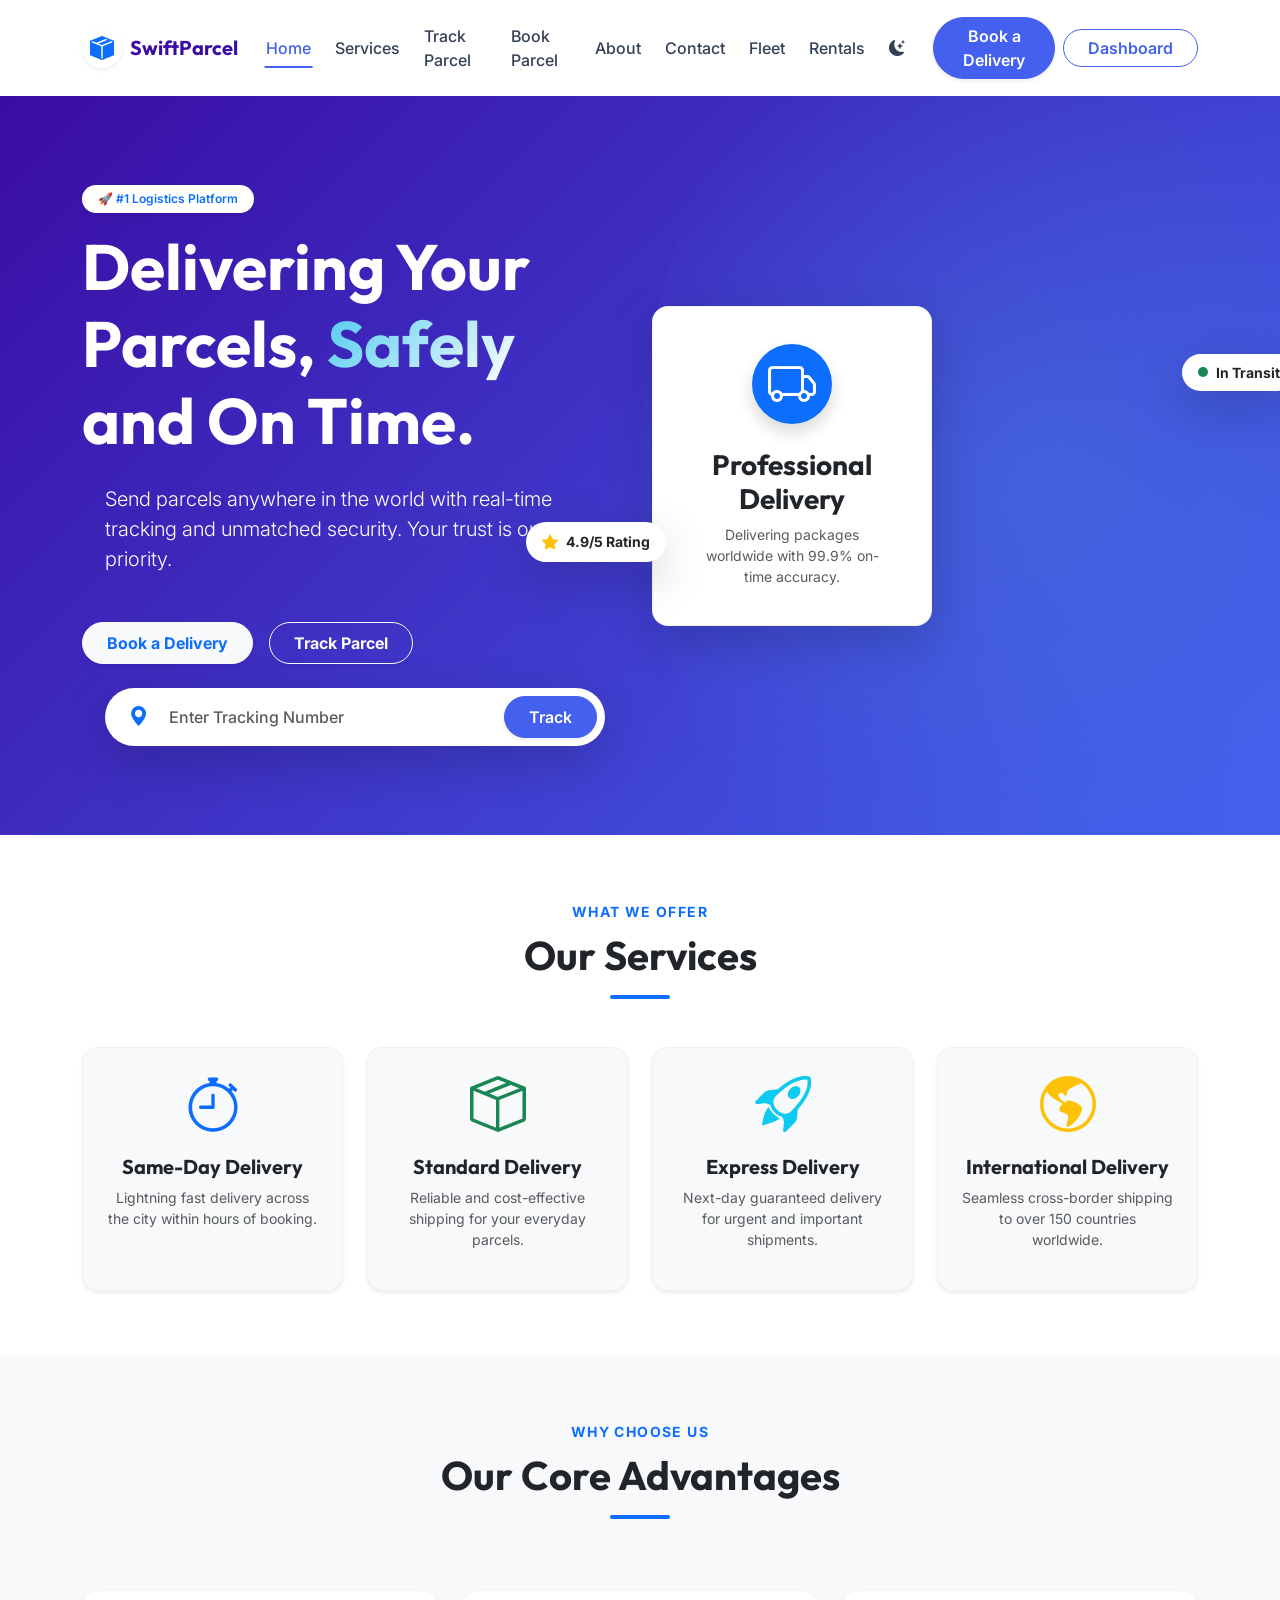
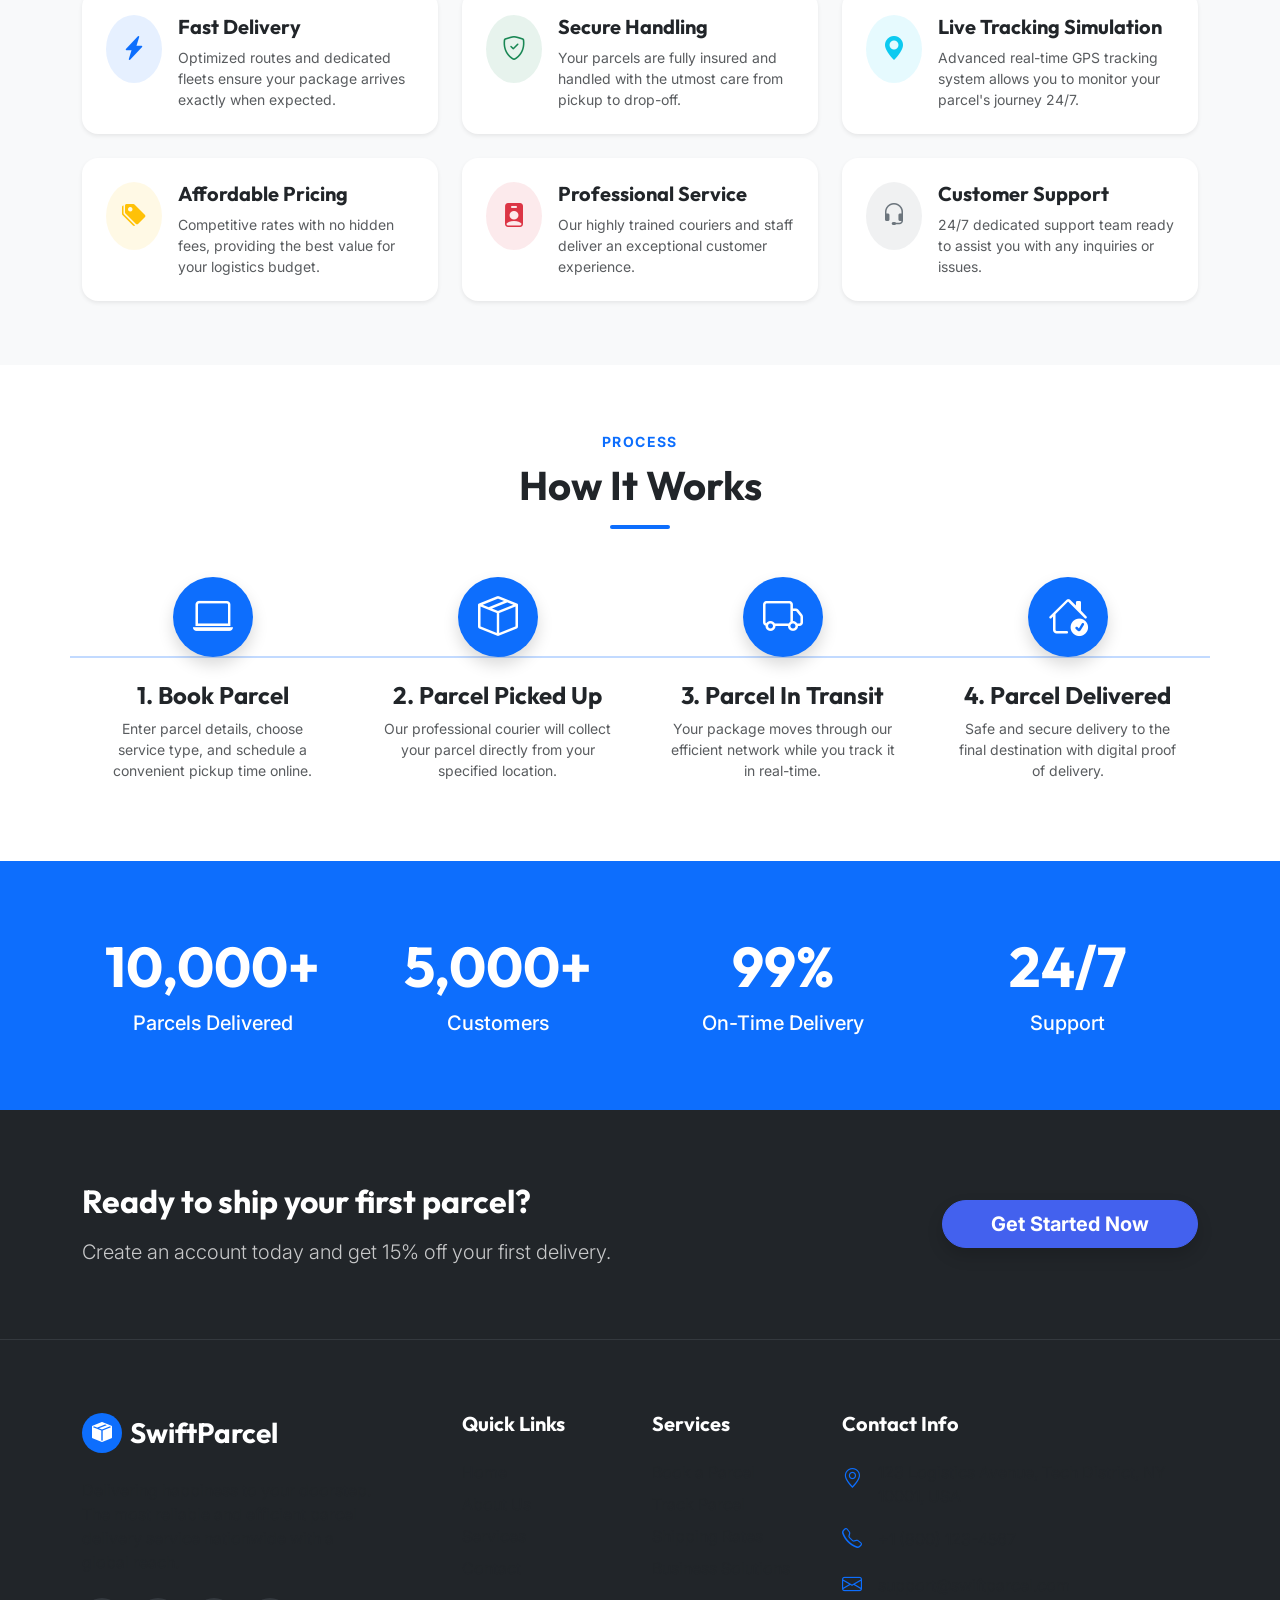
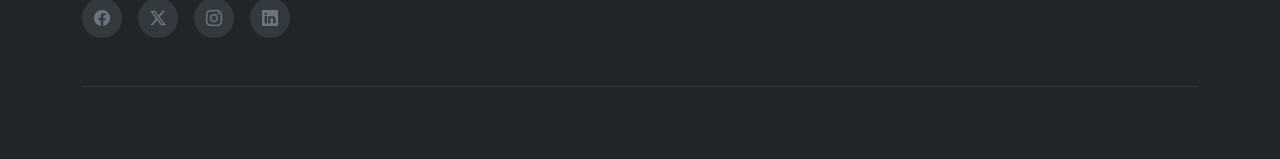
==== index.html @ 6bfd21c6 "Delivery Vehicle" ====
<!DOCTYPE html>
<html lang="en">
<head>
    <meta charset="UTF-8">
    <meta name="viewport" content="width=device-width, initial-scale=1.0">
    <title>SwiftParcel - Professional Parcel Delivery Service</title>
    <!-- Dark Mode Init -->
    <script>
        (function() {
            var theme = localStorage.getItem('swiftParcelTheme') || 'light';
            document.documentElement.setAttribute('data-bs-theme', theme);
        })();
    </script>
    
    <!-- Google Fonts -->
    <link rel="preconnect" href="https://fonts.googleapis.com">
    <link rel="preconnect" href="https://fonts.gstatic.com" crossorigin>
    <link href="https://fonts.googleapis.com/css2?family=Inter:wght@300;400;500;600;700&family=Outfit:wght@400;500;600;700;800&display=swap" rel="stylesheet">
    
    <!-- Bootstrap 5 CSS -->
    <link href="https://cdn.jsdelivr.net/npm/bootstrap@5.3.2/dist/css/bootstrap.min.css" rel="stylesheet">
    
    <!-- Bootstrap Icons -->
    <link rel="stylesheet" href="https://cdn.jsdelivr.net/npm/bootstrap-icons@1.11.1/font/bootstrap-icons.css">
    
    <!-- Custom CSS -->
    <link rel="stylesheet" href="css/style.css">
    <link rel="stylesheet" href="css/responsive.css">
</head>
<body>

    <!-- Navigation -->
    <nav class="navbar navbar-expand-lg navbar-dark sticky-top" id="mainNav">
        <div class="container">
            <a class="navbar-brand fw-bold d-flex align-items-center font-outfit" href="index.html">
                <div class="logo-icon me-2 d-flex align-items-center justify-content-center bg-white text-primary rounded-circle shadow-sm" style="width: 40px; height: 40px;">
                    <i class="bi bi-box-seam-fill fs-4"></i>
                </div>
                SwiftParcel
            </a>
            <button class="navbar-toggler border-0 shadow-none" type="button" data-bs-toggle="collapse" data-bs-target="#navbarNav" aria-controls="navbarNav" aria-expanded="false" aria-label="Toggle navigation">
                <i class="bi bi-list fs-1"></i>
            </button>
            <div class="collapse navbar-collapse" id="navbarNav">
                <ul class="navbar-nav ms-auto align-items-center">
                    <li class="nav-item mx-1">
                        <a class="nav-link active fw-medium" href="index.html">Home</a>
                    </li>
                    <li class="nav-item mx-1">
                        <a class="nav-link fw-medium" href="pages/services.html">Services</a>
                    </li>
                    <li class="nav-item mx-1">
                        <a class="nav-link fw-medium" href="pages/tracking.html">Track Parcel</a>
                    </li>
                    <li class="nav-item mx-1">
                        <a class="nav-link fw-medium" href="pages/booking.html">Book Parcel</a>
                    </li>
                    <li class="nav-item mx-1">
                        <a class="nav-link fw-medium" href="pages/about.html">About</a>
                    </li>
                    <li class="nav-item mx-1">
                        <a class="nav-link fw-medium" href="pages/contact.html">Contact</a>
                    </li>
                    <li class="nav-item mx-1">
                        <a class="nav-link fw-medium" href="pages/fleet.html">Fleet</a>
                    </li>
                    <li class="nav-item mx-1">
                        <a class="nav-link fw-medium" href="pages/rental.html">Rentals</a>
                    </li>
                    <li class="nav-item mx-1">
                        <a class="nav-link fw-medium" href="#" id="darkModeToggle" title="Toggle Dark Mode" aria-label="Toggle Dark Mode" role="button"></a>
                    </li>
                    <li class="nav-item ms-lg-3 mt-3 mt-lg-0">
                        <a class="btn btn-primary shadow-sm fw-semibold px-4 rounded-pill btn-hover-elevate" href="pages/booking.html">Book a Delivery</a>
                    </li>
                    <li class="nav-item ms-lg-2 mt-2 mt-lg-0 mb-3 mb-lg-0">
                        <a class="btn btn-outline-primary fw-semibold px-4 rounded-pill btn-hover-elevate" href="pages/dashboard.html">Dashboard</a>
                    </li>
                </ul>
            </div>
        </div>
    </nav>

    <!-- Hero Section -->
    <header class="hero-section text-white d-flex align-items-center position-relative overflow-hidden">
        <div class="hero-bg-shape position-absolute"></div>
        <div class="container position-relative z-1">
            <div class="row align-items-center min-vh-75 py-5">
                <div class="col-lg-6 text-center text-lg-start mb-5 mb-lg-0 mt-5 mt-lg-0">
                    <span class="badge bg-white text-primary px-3 py-2 rounded-pill mb-3 fw-semibold shadow-sm animate-fade-in-up" style="animation-delay: 0.1s;">🚀 #1 Logistics Platform</span>
                    <h1 class="display-4 fw-bold mb-4 font-outfit animate-fade-in-up" style="animation-delay: 0.2s;">Delivering Your Parcels, <span class="text-gradient">Safely</span> and On Time.</h1>
                    <p class="lead mb-5 opacity-90 fw-light animate-fade-in-up" style="animation-delay: 0.3s; max-width: 500px; margin: 0 auto; margin-lg: 0;">Send parcels anywhere in the world with real-time tracking and unmatched security. Your trust is our priority.</p>
                    
                    <div class="d-flex flex-wrap justify-content-center justify-content-lg-start gap-3 mb-4 animate-fade-in-up" style="animation-delay: 0.35s;">
                        <a href="pages/booking.html" class="btn btn-light text-primary fw-bold rounded-pill px-4 py-2 shadow-sm">Book a Delivery</a>
                        <a href="pages/tracking.html" class="btn btn-outline-light fw-bold rounded-pill px-4 py-2 shadow-sm">Track Parcel</a>
                    </div>

                    <!-- Quick Tracking Form -->
                    <div class="tracking-box bg-white p-2 rounded-pill shadow-lg d-flex align-items-center animate-fade-in-up" style="animation-delay: 0.4s; max-width: 500px; margin: 0 auto; margin-lg: 0;">
                        <i class="bi bi-geo-alt-fill text-primary ms-3 fs-5"></i>
                        <input type="text" id="quickTrackInput" aria-label="Enter tracking number" class="form-control border-0 shadow-none bg-transparent ms-2 fw-medium text-dark" placeholder="Enter Tracking Number">
                        <button id="quickTrackBtn" class="btn btn-primary rounded-pill px-4 py-2 fw-semibold shadow-sm">Track</button>
                    </div>
                </div>
                <div class="col-lg-6 position-relative animate-fade-in-left" style="animation-delay: 0.3s;">
                    <!-- Abstract Hero Illustration -->
                    <div class="hero-illustration mx-auto">
                        <div class="box-3d shadow-lg bg-white rounded-4 overflow-hidden position-relative">
                            <div class="p-5 text-center h-100 d-flex flex-column justify-content-center align-items-center">
                                <div class="pulse-ring mb-4">
                                    <div class="icon-circle bg-primary text-white d-flex align-items-center justify-content-center shadow" style="width: 80px; height: 80px; border-radius: 50%;">
                                        <i class="bi bi-truck display-5"></i>
                                    </div>
                                </div>
                                <h3 class="font-outfit fw-bold text-dark mb-2">Professional Delivery</h3>
                                <p class="text-muted small mb-0">Delivering packages worldwide with 99.9% on-time accuracy.</p>
                            </div>
                        </div>
                        <div class="floating-badge badge-1 shadow-lg bg-white text-dark rounded-pill py-2 px-3 d-flex align-items-center gap-2">
                            <div class="bg-success rounded-circle" style="width: 10px; height: 10px;"></div>
                            <span class="fw-bold small">In Transit</span>
                        </div>
                        <div class="floating-badge badge-2 shadow-lg bg-white text-dark rounded-pill py-2 px-3 d-flex align-items-center gap-2">
                            <i class="bi bi-star-fill text-warning"></i>
                            <span class="fw-bold small">4.9/5 Rating</span>
                        </div>
                    </div>
                </div>
            </div>
        </div>
    </header>

    <!-- Services Section -->
    <section class="py-6 bg-white">
        <div class="container">
            <div class="text-center mb-5">
                <span class="text-primary fw-bold text-uppercase tracking-widest small section-subtitle">What We Offer</span>
                <h2 class="display-6 fw-bold mt-2 font-outfit text-dark">Our Services</h2>
                <div class="divider mx-auto mt-3 mb-4 bg-primary rounded" style="width: 60px; height: 4px;"></div>
            </div>
            
            <div class="row g-4">
                <div class="col-lg-3 col-md-6">
                    <div class="card h-100 border-0 shadow-sm feature-card p-4 text-center hover-lift rounded-4 bg-light">
                        <i class="bi bi-stopwatch text-primary display-4 mb-3"></i>
                        <h5 class="fw-bold font-outfit text-dark">Same-Day Delivery</h5>
                        <p class="text-muted small">Lightning fast delivery across the city within hours of booking.</p>
                    </div>
                </div>
                <div class="col-lg-3 col-md-6">
                    <div class="card h-100 border-0 shadow-sm feature-card p-4 text-center hover-lift rounded-4 bg-light">
                        <i class="bi bi-box-seam text-success display-4 mb-3"></i>
                        <h5 class="fw-bold font-outfit text-dark">Standard Delivery</h5>
                        <p class="text-muted small">Reliable and cost-effective shipping for your everyday parcels.</p>
                    </div>
                </div>
                <div class="col-lg-3 col-md-6">
                    <div class="card h-100 border-0 shadow-sm feature-card p-4 text-center hover-lift rounded-4 bg-light">
                        <i class="bi bi-rocket-takeoff text-info display-4 mb-3"></i>
                        <h5 class="fw-bold font-outfit text-dark">Express Delivery</h5>
                        <p class="text-muted small">Next-day guaranteed delivery for urgent and important shipments.</p>
                    </div>
                </div>
                <div class="col-lg-3 col-md-6">
                    <div class="card h-100 border-0 shadow-sm feature-card p-4 text-center hover-lift rounded-4 bg-light">
                        <i class="bi bi-globe-americas text-warning display-4 mb-3"></i>
                        <h5 class="fw-bold font-outfit text-dark">International Delivery</h5>
                        <p class="text-muted small">Seamless cross-border shipping to over 150 countries worldwide.</p>
                    </div>
                </div>
            </div>
        </div>
    </section>

    <!-- Why Choose Us Section -->
    <section class="py-6 bg-light position-relative">
        <div class="container">
            <div class="text-center mb-5">
                <span class="text-primary fw-bold text-uppercase tracking-widest small section-subtitle">Why Choose Us</span>
                <h2 class="display-6 fw-bold mt-2 font-outfit text-dark">Our Core Advantages</h2>
                <div class="divider mx-auto mt-3 mb-4 bg-primary rounded" style="width: 60px; height: 4px;"></div>
            </div>
            
            <div class="row g-4 mt-2">
                <div class="col-lg-4 col-md-6">
                    <div class="d-flex align-items-start bg-white p-4 rounded-4 shadow-sm h-100 hover-lift">
                        <div class="icon-wrapper bg-primary bg-opacity-10 text-primary rounded-circle p-3 me-3">
                            <i class="bi bi-lightning-charge-fill fs-4"></i>
                        </div>
                        <div>
                            <h5 class="fw-bold font-outfit text-dark">Fast Delivery</h5>
                            <p class="text-muted small mb-0">Optimized routes and dedicated fleets ensure your package arrives exactly when expected.</p>
                        </div>
                    </div>
                </div>
                <div class="col-lg-4 col-md-6">
                    <div class="d-flex align-items-start bg-white p-4 rounded-4 shadow-sm h-100 hover-lift">
                        <div class="icon-wrapper bg-success bg-opacity-10 text-success rounded-circle p-3 me-3">
                            <i class="bi bi-shield-check fs-4"></i>
                        </div>
                        <div>
                            <h5 class="fw-bold font-outfit text-dark">Secure Handling</h5>
                            <p class="text-muted small mb-0">Your parcels are fully insured and handled with the utmost care from pickup to drop-off.</p>
                        </div>
                    </div>
                </div>
                <div class="col-lg-4 col-md-6">
                    <div class="d-flex align-items-start bg-white p-4 rounded-4 shadow-sm h-100 hover-lift">
                        <div class="icon-wrapper bg-info bg-opacity-10 text-info rounded-circle p-3 me-3">
                            <i class="bi bi-geo-alt-fill fs-4"></i>
                        </div>
                        <div>
                            <h5 class="fw-bold font-outfit text-dark">Live Tracking Simulation</h5>
                            <p class="text-muted small mb-0">Advanced real-time GPS tracking system allows you to monitor your parcel's journey 24/7.</p>
                        </div>
                    </div>
                </div>
                <div class="col-lg-4 col-md-6">
                    <div class="d-flex align-items-start bg-white p-4 rounded-4 shadow-sm h-100 hover-lift">
                        <div class="icon-wrapper bg-warning bg-opacity-10 text-warning rounded-circle p-3 me-3">
                            <i class="bi bi-tags-fill fs-4"></i>
                        </div>
                        <div>
                            <h5 class="fw-bold font-outfit text-dark">Affordable Pricing</h5>
                            <p class="text-muted small mb-0">Competitive rates with no hidden fees, providing the best value for your logistics budget.</p>
                        </div>
                    </div>
                </div>
                <div class="col-lg-4 col-md-6">
                    <div class="d-flex align-items-start bg-white p-4 rounded-4 shadow-sm h-100 hover-lift">
                        <div class="icon-wrapper bg-danger bg-opacity-10 text-danger rounded-circle p-3 me-3">
                            <i class="bi bi-person-badge-fill fs-4"></i>
                        </div>
                        <div>
                            <h5 class="fw-bold font-outfit text-dark">Professional Service</h5>
                            <p class="text-muted small mb-0">Our highly trained couriers and staff deliver an exceptional customer experience.</p>
                        </div>
                    </div>
                </div>
                <div class="col-lg-4 col-md-6">
                    <div class="d-flex align-items-start bg-white p-4 rounded-4 shadow-sm h-100 hover-lift">
                        <div class="icon-wrapper bg-secondary bg-opacity-10 text-secondary rounded-circle p-3 me-3">
                            <i class="bi bi-headset fs-4"></i>
                        </div>
                        <div>
                            <h5 class="fw-bold font-outfit text-dark">Customer Support</h5>
                            <p class="text-muted small mb-0">24/7 dedicated support team ready to assist you with any inquiries or issues.</p>
                        </div>
                    </div>
                </div>
            </div>
        </div>
    </section>

    <!-- How It Works Section -->
    <section class="py-6 bg-white">
        <div class="container">
            <div class="text-center mb-5">
                <span class="text-primary fw-bold text-uppercase tracking-widest small section-subtitle">Process</span>
                <h2 class="display-6 fw-bold mt-2 font-outfit text-dark">How It Works</h2>
                <div class="divider mx-auto mt-3 mb-5 bg-primary rounded" style="width: 60px; height: 4px;"></div>
            </div>
            
            <div class="row position-relative process-row">
                <!-- Decorative Line -->
                <div class="process-line d-none d-lg-block position-absolute top-50 start-0 w-100 border-top border-2 border-primary opacity-25" style="z-index: 0; transform: translateY(-50%); margin-top: -30px;"></div>
                
                <div class="col-lg-3 col-md-6 mb-4 mb-lg-0 position-relative z-1">
                    <div class="text-center px-3">
                        <div class="bg-primary text-white rounded-circle d-inline-flex align-items-center justify-content-center mb-4 shadow hover-lift transition-all" style="width: 80px; height: 80px;">
                            <i class="bi bi-laptop display-6"></i>
                        </div>
                        <h4 class="fw-bold font-outfit text-dark">1. Book Parcel</h4>
                        <p class="text-muted small">Enter parcel details, choose service type, and schedule a convenient pickup time online.</p>
                    </div>
                </div>
                
                <div class="col-lg-3 col-md-6 mb-4 mb-lg-0 position-relative z-1">
                    <div class="text-center px-3">
                        <div class="bg-primary text-white rounded-circle d-inline-flex align-items-center justify-content-center mb-4 shadow hover-lift transition-all" style="width: 80px; height: 80px;">
                            <i class="bi bi-box-seam display-6"></i>
                        </div>
                        <h4 class="fw-bold font-outfit text-dark">2. Parcel Picked Up</h4>
                        <p class="text-muted small">Our professional courier will collect your parcel directly from your specified location.</p>
                    </div>
                </div>
                
                <div class="col-lg-3 col-md-6 mb-4 mb-lg-0 position-relative z-1">
                    <div class="text-center px-3">
                        <div class="bg-primary text-white rounded-circle d-inline-flex align-items-center justify-content-center mb-4 shadow hover-lift transition-all" style="width: 80px; height: 80px;">
                            <i class="bi bi-truck display-6"></i>
                        </div>
                        <h4 class="fw-bold font-outfit text-dark">3. Parcel In Transit</h4>
                        <p class="text-muted small">Your package moves through our efficient network while you track it in real-time.</p>
                    </div>
                </div>
                
                <div class="col-lg-3 col-md-6 mb-4 mb-lg-0 position-relative z-1">
                    <div class="text-center px-3">
                        <div class="bg-primary text-white rounded-circle d-inline-flex align-items-center justify-content-center mb-4 shadow hover-lift transition-all" style="width: 80px; height: 80px;">
                            <i class="bi bi-house-check display-6"></i>
                        </div>
                        <h4 class="fw-bold font-outfit text-dark">4. Parcel Delivered</h4>
                        <p class="text-muted small">Safe and secure delivery to the final destination with digital proof of delivery.</p>
                    </div>
                </div>
            </div>
        </div>
    </section>

    <!-- Statistics Section -->
    <section class="py-5 bg-primary text-white">
        <div class="container py-4">
            <div class="row text-center g-4">
                <div class="col-md-3 col-6">
                    <h2 class="display-4 fw-bold font-outfit mb-2">10,000+</h2>
                    <p class="lead mb-0 opacity-90 fw-medium">Parcels Delivered</p>
                </div>
                <div class="col-md-3 col-6">
                    <h2 class="display-4 fw-bold font-outfit mb-2">5,000+</h2>
                    <p class="lead mb-0 opacity-90 fw-medium">Customers</p>
                </div>
                <div class="col-md-3 col-6">
                    <h2 class="display-4 fw-bold font-outfit mb-2">99%</h2>
                    <p class="lead mb-0 opacity-90 fw-medium">On-Time Delivery</p>
                </div>
                <div class="col-md-3 col-6">
                    <h2 class="display-4 fw-bold font-outfit mb-2">24/7</h2>
                    <p class="lead mb-0 opacity-90 fw-medium">Support</p>
                </div>
            </div>
        </div>
    </section>

    <!-- Call to Action -->
    <section class="py-5 cta-section text-white position-relative overflow-hidden">
        <div class="cta-overlay position-absolute w-100 h-100 top-0 start-0 bg-dark opacity-90"></div>
        <div class="container position-relative z-1 py-4">
            <div class="row align-items-center">
                <div class="col-lg-8 text-center text-lg-start mb-4 mb-lg-0">
                    <h2 class="fw-bold font-outfit mb-3">Ready to ship your first parcel?</h2>
                    <p class="lead mb-0 opacity-75">Create an account today and get 15% off your first delivery.</p>
                </div>
                <div class="col-lg-4 text-center text-lg-end">
                    <a href="pages/dashboard.html" class="btn btn-primary btn-lg fw-bold rounded-pill shadow px-5 btn-hover-elevate">Get Started Now</a>
                </div>
            </div>
        </div>
    </section>

    <!-- Footer -->
    <footer class="bg-dark text-white pt-5 pb-4 footer-section border-top border-secondary border-opacity-25">
        <div class="container pt-4">
            <div class="row gy-4">
                <div class="col-lg-4 pe-lg-5">
                    <a class="navbar-brand fw-bold d-flex align-items-center text-white mb-4 fs-3 font-outfit" href="index.html">
                        <div class="logo-icon me-2 d-flex align-items-center justify-content-center bg-primary text-white rounded-circle" style="width: 40px; height: 40px;">
                            <i class="bi bi-box-seam-fill fs-5"></i>
                        </div>
                        SwiftParcel
                    </a>
                    <p class="text-muted mb-4 pe-lg-4">Delivering happiness to your doorstep. The most reliable and efficient parcel delivery service nationwide with a global reach.</p>
                    <div class="d-flex gap-3">
                        <a href="#" class="btn btn-outline-secondary border-0 bg-secondary bg-opacity-25 rounded-circle social-btn transition-all"><i class="bi bi-facebook"></i></a>
                        <a href="#" class="btn btn-outline-secondary border-0 bg-secondary bg-opacity-25 rounded-circle social-btn transition-all"><i class="bi bi-twitter-x"></i></a>
                        <a href="#" class="btn btn-outline-secondary border-0 bg-secondary bg-opacity-25 rounded-circle social-btn transition-all"><i class="bi bi-instagram"></i></a>
                        <a href="#" class="btn btn-outline-secondary border-0 bg-secondary bg-opacity-25 rounded-circle social-btn transition-all"><i class="bi bi-linkedin"></i></a>
                    </div>
                </div>
                <div class="col-lg-2 col-md-4">
                    <h5 class="fw-bold mb-4 font-outfit text-white">Quick Links</h5>
                    <ul class="list-unstyled footer-links">
                        <li class="mb-2"><a href="index.html" class="text-muted text-decoration-none hover-text-primary transition-all">Home</a></li>
                        <li class="mb-2"><a href="pages/about.html" class="text-muted text-decoration-none hover-text-primary transition-all">About Us</a></li>
                        <li class="mb-2"><a href="pages/services.html" class="text-muted text-decoration-none hover-text-primary transition-all">Services</a></li>
                        <li class="mb-2"><a href="pages/contact.html" class="text-muted text-decoration-none hover-text-primary transition-all">Contact</a></li>
                    </ul>
                </div>
                <div class="col-lg-2 col-md-4">
                    <h5 class="fw-bold mb-4 font-outfit text-white">Services</h5>
                    <ul class="list-unstyled footer-links">
                        <li class="mb-2"><a href="pages/booking.html" class="text-muted text-decoration-none hover-text-primary transition-all">Book a Parcel</a></li>
                        <li class="mb-2"><a href="pages/tracking.html" class="text-muted text-decoration-none hover-text-primary transition-all">Track Parcel</a></li>
                        <li class="mb-2"><a href="#" class="text-muted text-decoration-none hover-text-primary transition-all">Shipping Rates</a></li>
                        <li class="mb-2"><a href="#" class="text-muted text-decoration-none hover-text-primary transition-all">Business Solutions</a></li>
                    </ul>
                </div>
                <div class="col-lg-4 col-md-4">
                    <h5 class="fw-bold mb-4 font-outfit text-white">Contact Info</h5>
                    <ul class="list-unstyled text-muted">
                        <li class="mb-3 d-flex align-items-start"><i class="bi bi-geo-alt text-primary me-3 fs-5 mt-1"></i> <span>123 Logistics Avenue, Tech District, NY 10001, USA</span></li>
                        <li class="mb-3 d-flex align-items-center"><i class="bi bi-telephone text-primary me-3 fs-5"></i> <span>+1 (800) 123-4567</span></li>
                        <li class="mb-3 d-flex align-items-center"><i class="bi bi-envelope text-primary me-3 fs-5"></i> <span>support@swiftparcel.com</span></li>
                    </ul>
                </div>
            </div>
            <hr class="border-secondary opacity-25 mt-5 mb-4">
            <div class="row align-items-center">
                <div class="col-md-6 text-center text-md-start">
                    <p class="text-muted mb-0 small">&copy; <span id="currentYear"></span> SwiftParcel. All rights reserved.</p>
                </div>
                <div class="col-md-6 text-center text-md-end mt-3 mt-md-0">
                    <a href="#" class="text-muted text-decoration-none me-3 small hover-text-primary">Privacy Policy</a>
                    <a href="#" class="text-muted text-decoration-none small hover-text-primary">Terms of Service</a>
                </div>
            </div>
        </div>
    </footer>

    <!-- Bootstrap 5 JS Bundle with Popper -->
    <script src="https://cdn.jsdelivr.net/npm/bootstrap@5.3.2/dist/js/bootstrap.bundle.min.js"></script>
    
    <!-- Custom JS -->
    <script src="js/storage.js"></script>
    <script src="js/main.js"></script>
</body>
</html>
---- css/style.css ----
/* 
   SwiftParcel - Core Styling
   Colors: Primary (Blue), Secondary, Dark, Light
*/

:root {
    /* Custom Color Palette */
    --primary-color: #4361ee;
    --primary-dark: #3a0ca3;
    --primary-light: #4cc9f0;
    --secondary-color: #f72585;
    --dark-bg: #0f172a;
    --light-bg: #f8fafc;
    --text-main: #334155;
    --text-muted: #64748b;
    --white: #ffffff;
    
    /* Font Families */
    --font-sans: 'Inter', sans-serif;
    --font-heading: 'Outfit', sans-serif;
}

body {
    font-family: var(--font-sans);
    color: var(--text-main);
    background-color: var(--light-bg);
    overflow-x: hidden;
}

/* Typography Utilities */
.font-outfit {
    font-family: var(--font-heading);
}

.tracking-widest {
    letter-spacing: 0.1em;
}

.text-gradient {
    background: linear-gradient(135deg, var(--primary-light), var(--white));
    -webkit-background-clip: text;
    -webkit-text-fill-color: transparent;
    background-clip: text;
}

/* Navbar Customization */
#mainNav {
    background-color: rgba(255, 255, 255, 0.95) !important;
    backdrop-filter: blur(10px);
    transition: all 0.3s ease;
    padding: 1rem 0;
}

#mainNav.navbar-scrolled {
    padding: 0.5rem 0;
    box-shadow: 0 4px 20px rgba(0, 0, 0, 0.05);
}

#mainNav .nav-link {
    color: var(--text-main) !important;
    position: relative;
}

#mainNav .nav-link:hover, 
#mainNav .nav-link.active {
    color: var(--primary-color) !important;
}

#mainNav .nav-link::after {
    content: '';
    position: absolute;
    width: 0;
    height: 2px;
    bottom: 0;
    left: 50%;
    transform: translateX(-50%);
    background-color: var(--primary-color);
    transition: width 0.3s ease;
}

#mainNav .nav-link:hover::after,
#mainNav .nav-link.active::after {
    width: 80%;
}

#mainNav .navbar-brand {
    color: var(--primary-dark) !important;
}

.btn-primary {
    background-color: var(--primary-color);
    border-color: var(--primary-color);
}

.btn-primary:hover {
    background-color: var(--primary-dark);
    border-color: var(--primary-dark);
}

.btn-outline-primary {
    color: var(--primary-color);
    border-color: var(--primary-color);
}

.btn-outline-primary:hover {
    background-color: var(--primary-color);
    border-color: var(--primary-color);
}

/* Hero Section */
.hero-section {
    background: linear-gradient(135deg, var(--primary-dark) 0%, var(--primary-color) 100%);
    position: relative;
    padding-top: 2rem;
    padding-bottom: 2rem;
}

.hero-bg-shape {
    top: -20%;
    right: -10%;
    width: 60%;
    height: 140%;
    background: radial-gradient(circle, rgba(76,201,240,0.2) 0%, rgba(255,255,255,0) 70%);
    border-radius: 50%;
    z-index: 0;
}

.min-vh-75 {
    min-height: 75vh;
}

.tracking-box input:focus {
    outline: none;
    box-shadow: none;
}

/* Hero Illustration Animations */
.box-3d {
    width: 280px;
    height: 320px;
    border: 1px solid rgba(0,0,0,0.05);
}

.pulse-ring {
    position: relative;
}

.pulse-ring::before, .pulse-ring::after {
    content: '';
    position: absolute;
    top: 50%;
    left: 50%;
    transform: translate(-50%, -50%);
    border-radius: 50%;
    background-color: var(--primary-color);
    opacity: 0.2;
    z-index: -1;
    animation: pulse 2s infinite;
}

.pulse-ring::before {
    width: 120px;
    height: 120px;
}

.pulse-ring::after {
    width: 160px;
    height: 160px;
    animation-delay: 0.5s;
}

@keyframes pulse {
    0% { transform: translate(-50%, -50%) scale(0.8); opacity: 0.4; }
    100% { transform: translate(-50%, -50%) scale(1.2); opacity: 0; }
}

.floating-badge {
    position: absolute;
    animation: float 3s ease-in-out infinite;
}

.badge-1 { top: 15%; right: -15%; animation-delay: 0s; }
.badge-2 { bottom: 20%; left: -20%; animation-delay: 1.5s; }

@keyframes float {
    0% { transform: translateY(0px); }
    50% { transform: translateY(-10px); }
    100% { transform: translateY(0px); }
}

/* Animations */
.animate-fade-in-up {
    animation: fadeInUp 0.8s ease-out forwards;
    opacity: 0;
    transform: translateY(20px);
}

.animate-fade-in-left {
    animation: fadeInLeft 0.8s ease-out forwards;
    opacity: 0;
    transform: translateX(20px);
}

@keyframes fadeInUp {
    to { opacity: 1; transform: translateY(0); }
}

@keyframes fadeInLeft {
    to { opacity: 1; transform: translateX(0); }
}

/* Features Section */
.py-6 {
    padding-top: 6rem;
    padding-bottom: 6rem;
}

.feature-card {
    transition: transform 0.3s ease, box-shadow 0.3s ease;
    border: 1px solid rgba(0,0,0,0.03) !important;
}

.hover-lift:hover {
    transform: translateY(-10px);
    box-shadow: 0 15px 30px rgba(0,0,0,0.08) !important;
}

.hover-lift:hover .icon-wrapper {
    background-color: var(--primary-color) !important;
    color: var(--white) !important;
}

.transition-all {
    transition: all 0.3s ease;
}

.btn-hover-elevate {
    transition: transform 0.2s ease, box-shadow 0.2s ease;
}

.btn-hover-elevate:hover {
    transform: translateY(-2px);
    box-shadow: 0 6px 15px rgba(67, 97, 238, 0.25) !important;
}

/* Footer */
.footer-section {
    background-color: var(--dark-bg);
}

.hover-text-primary:hover {
    color: var(--primary-light) !important;
}

.social-btn {
    width: 40px;
    height: 40px;
    display: inline-flex;
    align-items: center;
    justify-content: center;
}

.social-btn:hover {
    background-color: var(--primary-color) !important;
    color: var(--white) !important;
    transform: translateY(-3px);
}

/* Additional form custom styles */
.radio-card { transition: all 0.3s ease; border: 2px solid transparent !important; background-color: var(--light-bg); }
.radio-card label { cursor: pointer; }
.custom-checkbox { border: 1px solid transparent; transition: all 0.2s ease; }
.cursor-pointer { cursor: pointer; }

@media print { body * { visibility: hidden; } #receiptContent, #receiptContent *, #dashboardPrintArea, #dashboardPrintArea * { visibility: visible; } #receiptContent, #dashboardPrintArea { position: absolute; left: 0; top: 0; width: 100%; display: block !important; } .d-print-none { display: none !important; } }

/* Tracking Timeline Specifics */
.timeline-step::before { content: ''; position: absolute; left: 23px; top: 48px; bottom: -1rem; width: 2px; background-color: #dee2e6; z-index: 1; }
.timeline-step.completed::before { background-color: var(--bs-success); }
.timeline-step.active::before { background-color: #dee2e6; }
.timeline-step:last-child::before { display: none; }

/* Accessibility Focus States */
*:focus-visible {
    outline: 3px solid var(--bs-primary);
    outline-offset: 2px;
}
---- css/responsive.css ----
/* Responsive Adjustments for SwiftParcel */

/* Small Devices (Landscape phones, 576px and up) */
@media (min-width: 576px) {
    /* Adjust hero typography */
    .hero-section h1 {
        font-size: 3rem;
    }
}

/* Medium Devices (Tablets, 768px and up) */
@media (min-width: 768px) {
    .py-6 {
        padding-top: 4rem;
        padding-bottom: 4rem;
    }
}

/* Large Devices (Desktops, 992px and up) */
@media (max-width: 991px) {
    #mainNav {
        padding: 0.5rem 1rem;
    }
    
    #mainNav .navbar-collapse {
        background-color: var(--white);
        padding: 1.5rem;
        border-radius: 1rem;
        box-shadow: 0 10px 30px rgba(0,0,0,0.1);
        margin-top: 1rem;
    }

    #mainNav .nav-link {
        padding: 0.75rem 0;
        border-bottom: 1px solid rgba(0,0,0,0.05);
    }
    
    #mainNav .nav-link::after {
        display: none;
    }

    .hero-section {
        text-align: center;
    }

    .box-3d {
        margin-top: 3rem;
        width: 100%;
        max-width: 320px;
    }
    
    .badge-1 { right: 0; top: 10%; }
    .badge-2 { left: 0; bottom: 10%; }
}

/* Extra Large Devices (Large Desktops, 1200px and up) */
@media (min-width: 1200px) {
    .hero-section h1 {
        font-size: 4rem;
    }
}

/* Utilities for hiding/showing elements on specific breakpoints */
@media (max-width: 767.98px) {
    .tracking-box {
        flex-direction: column;
        border-radius: 1rem !important;
        padding: 1rem !important;
    }
    
    .tracking-box input {
        margin: 1rem 0 !important;
        text-align: center;
        width: 100%;
    }
    
    .tracking-box button {
        width: 100%;
    }
    
    .tracking-box i {
        margin-left: 0 !important;
        margin-bottom: 0.5rem;
    }
}
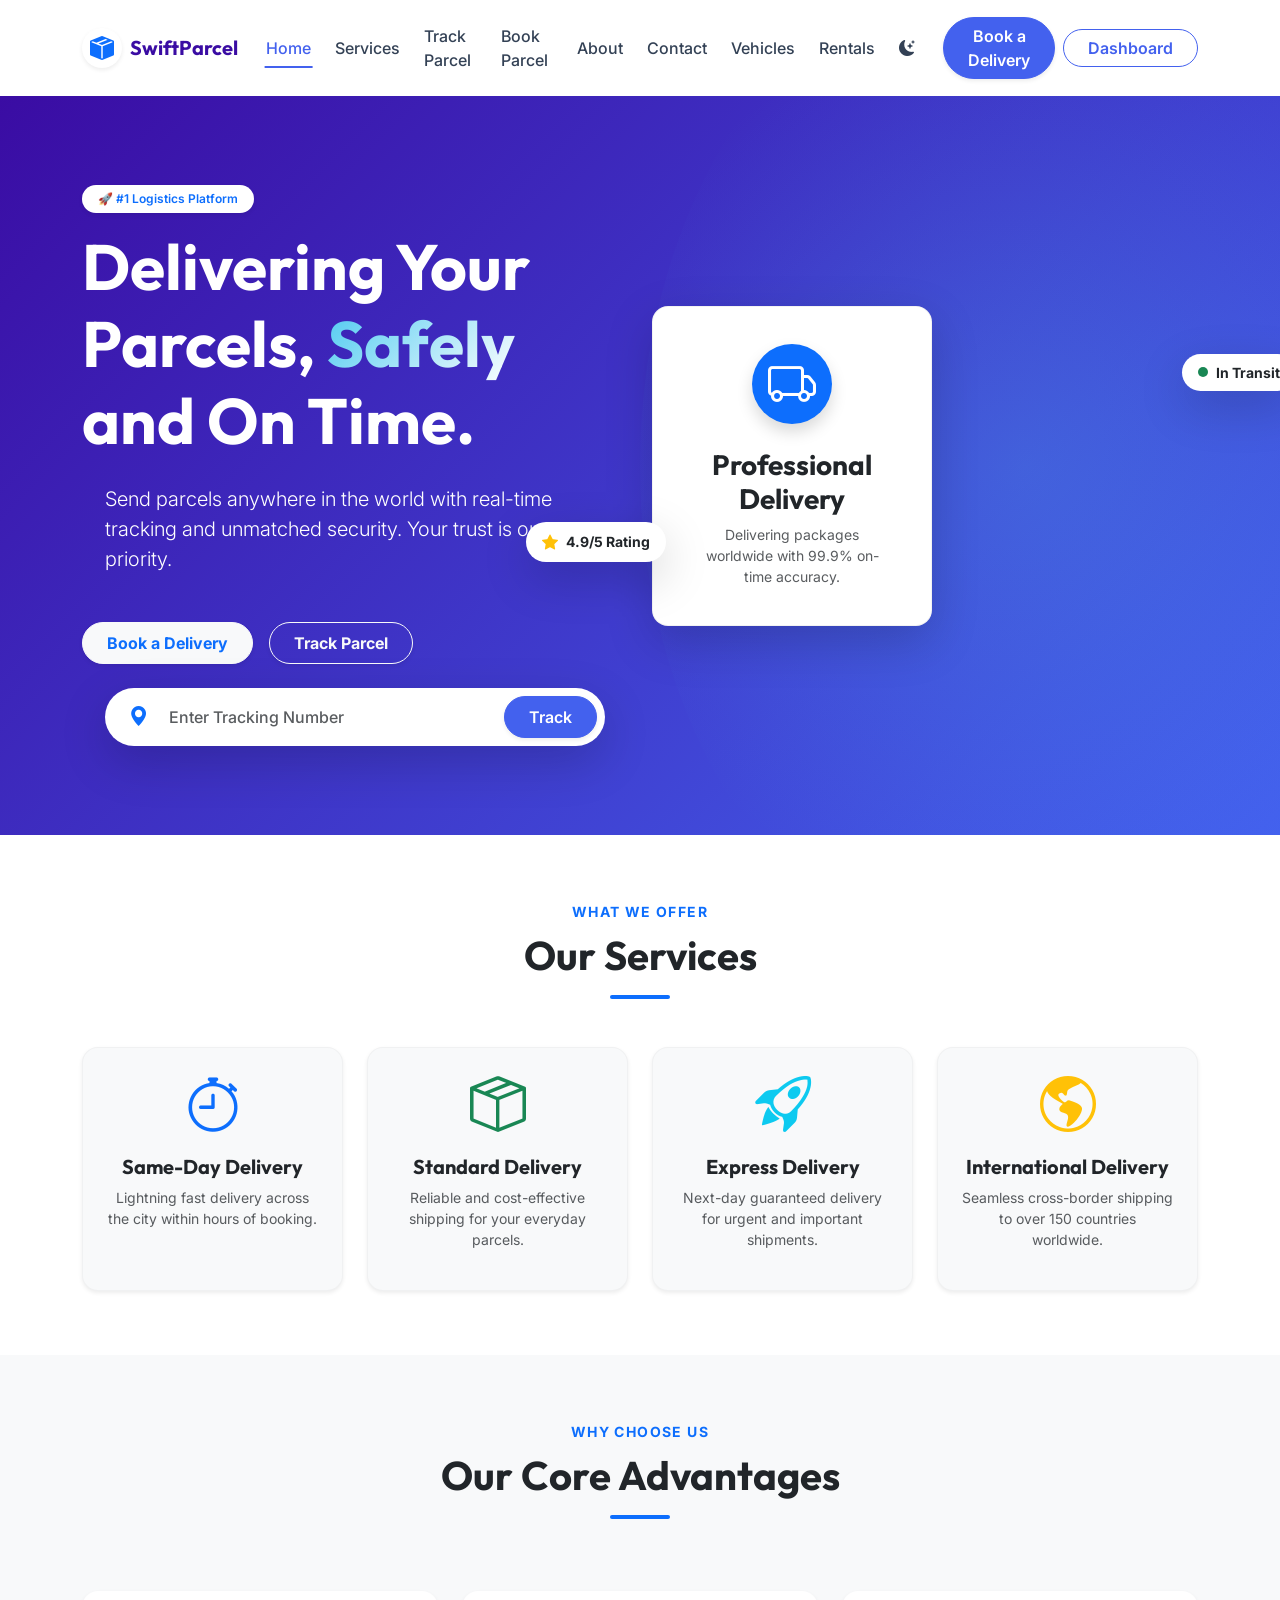
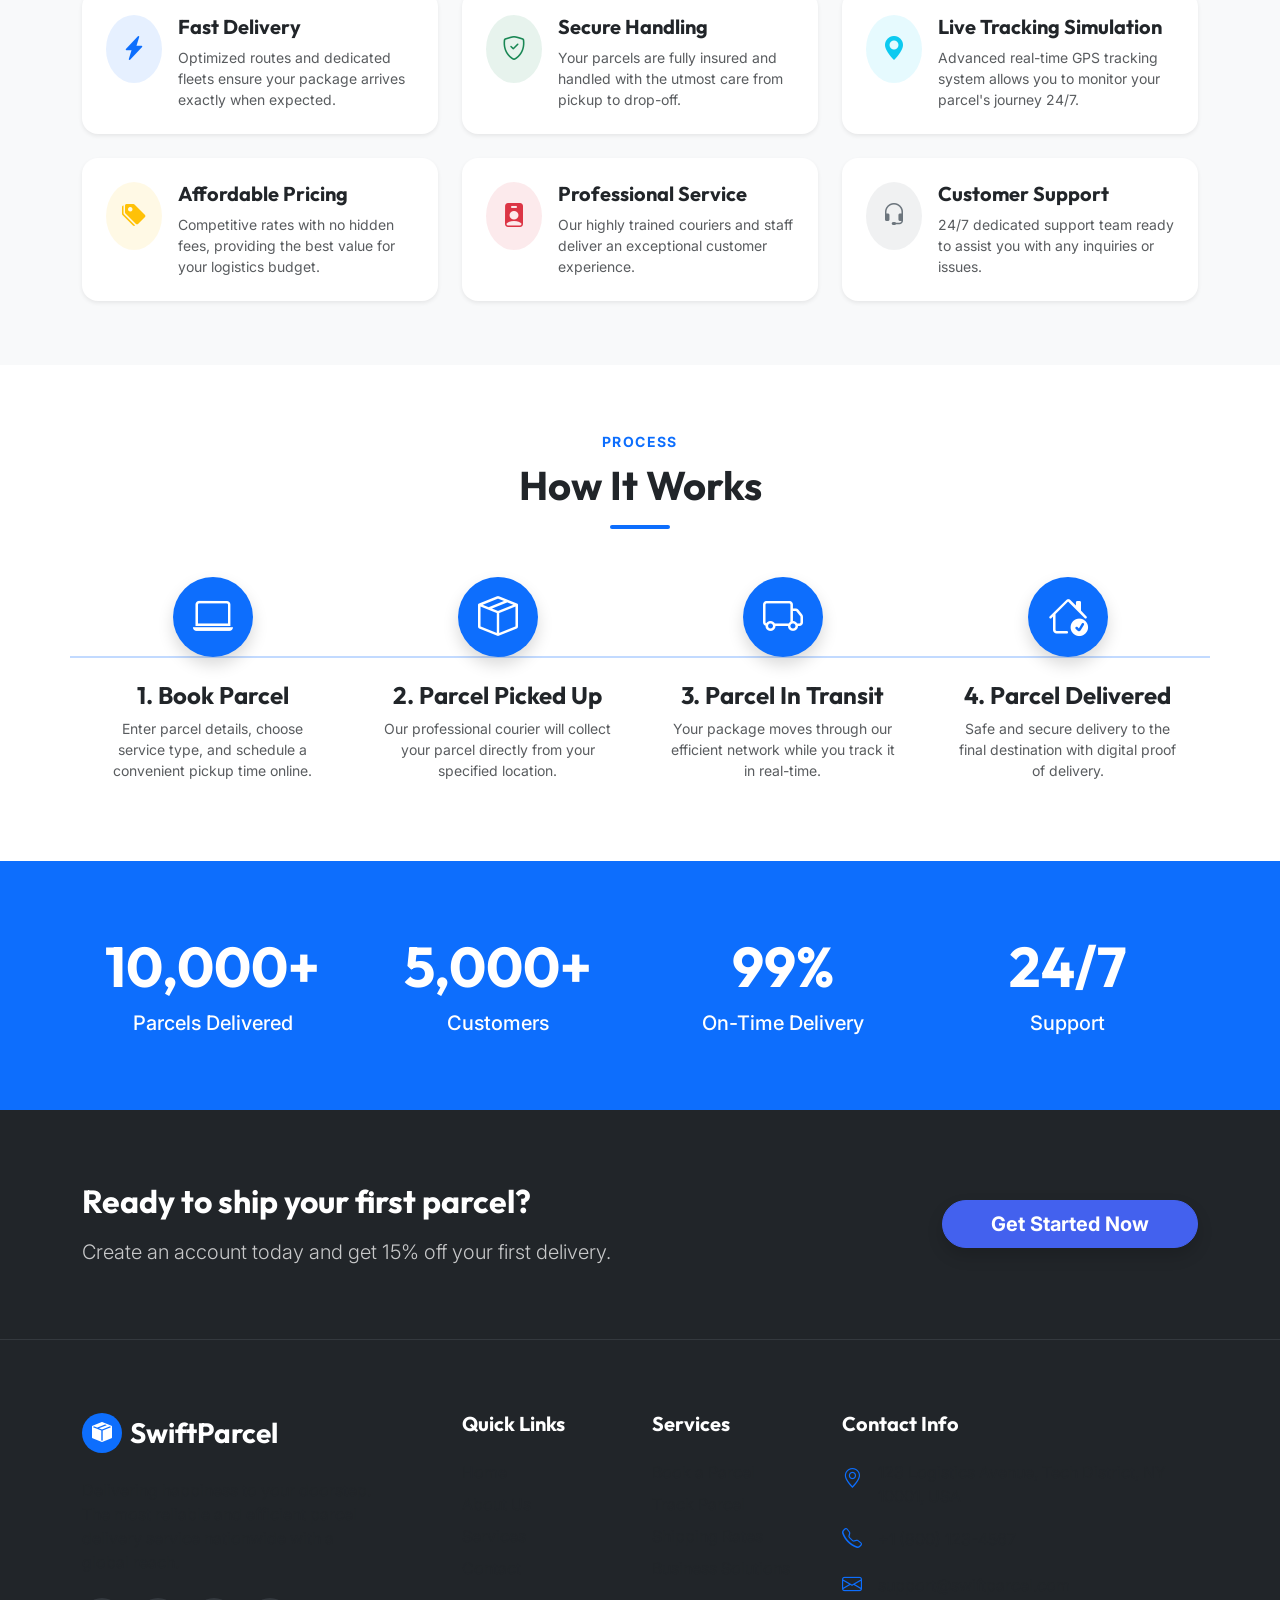
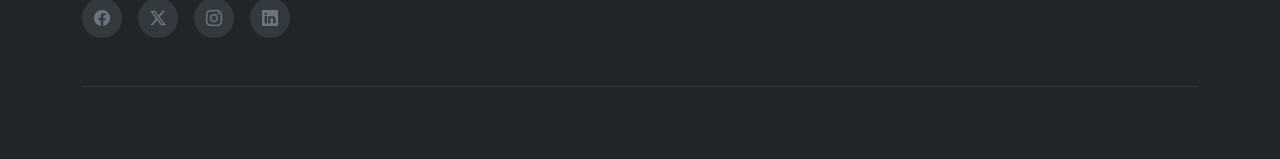
==== commit a6d1c616: "Delivery Ramp" ====
--- a/index.html
+++ b/index.html
@@ -62,7 +62,7 @@
                         <a class="nav-link fw-medium" href="pages/contact.html">Contact</a>
                     </li>
                     <li class="nav-item mx-1">
-                        <a class="nav-link fw-medium" href="pages/fleet.html">Fleet</a>
+                        <a class="nav-link fw-medium" href="pages/vehicles.html">Vehicles</a>
                     </li>
                     <li class="nav-item mx-1">
                         <a class="nav-link fw-medium" href="pages/rental.html">Rentals</a>
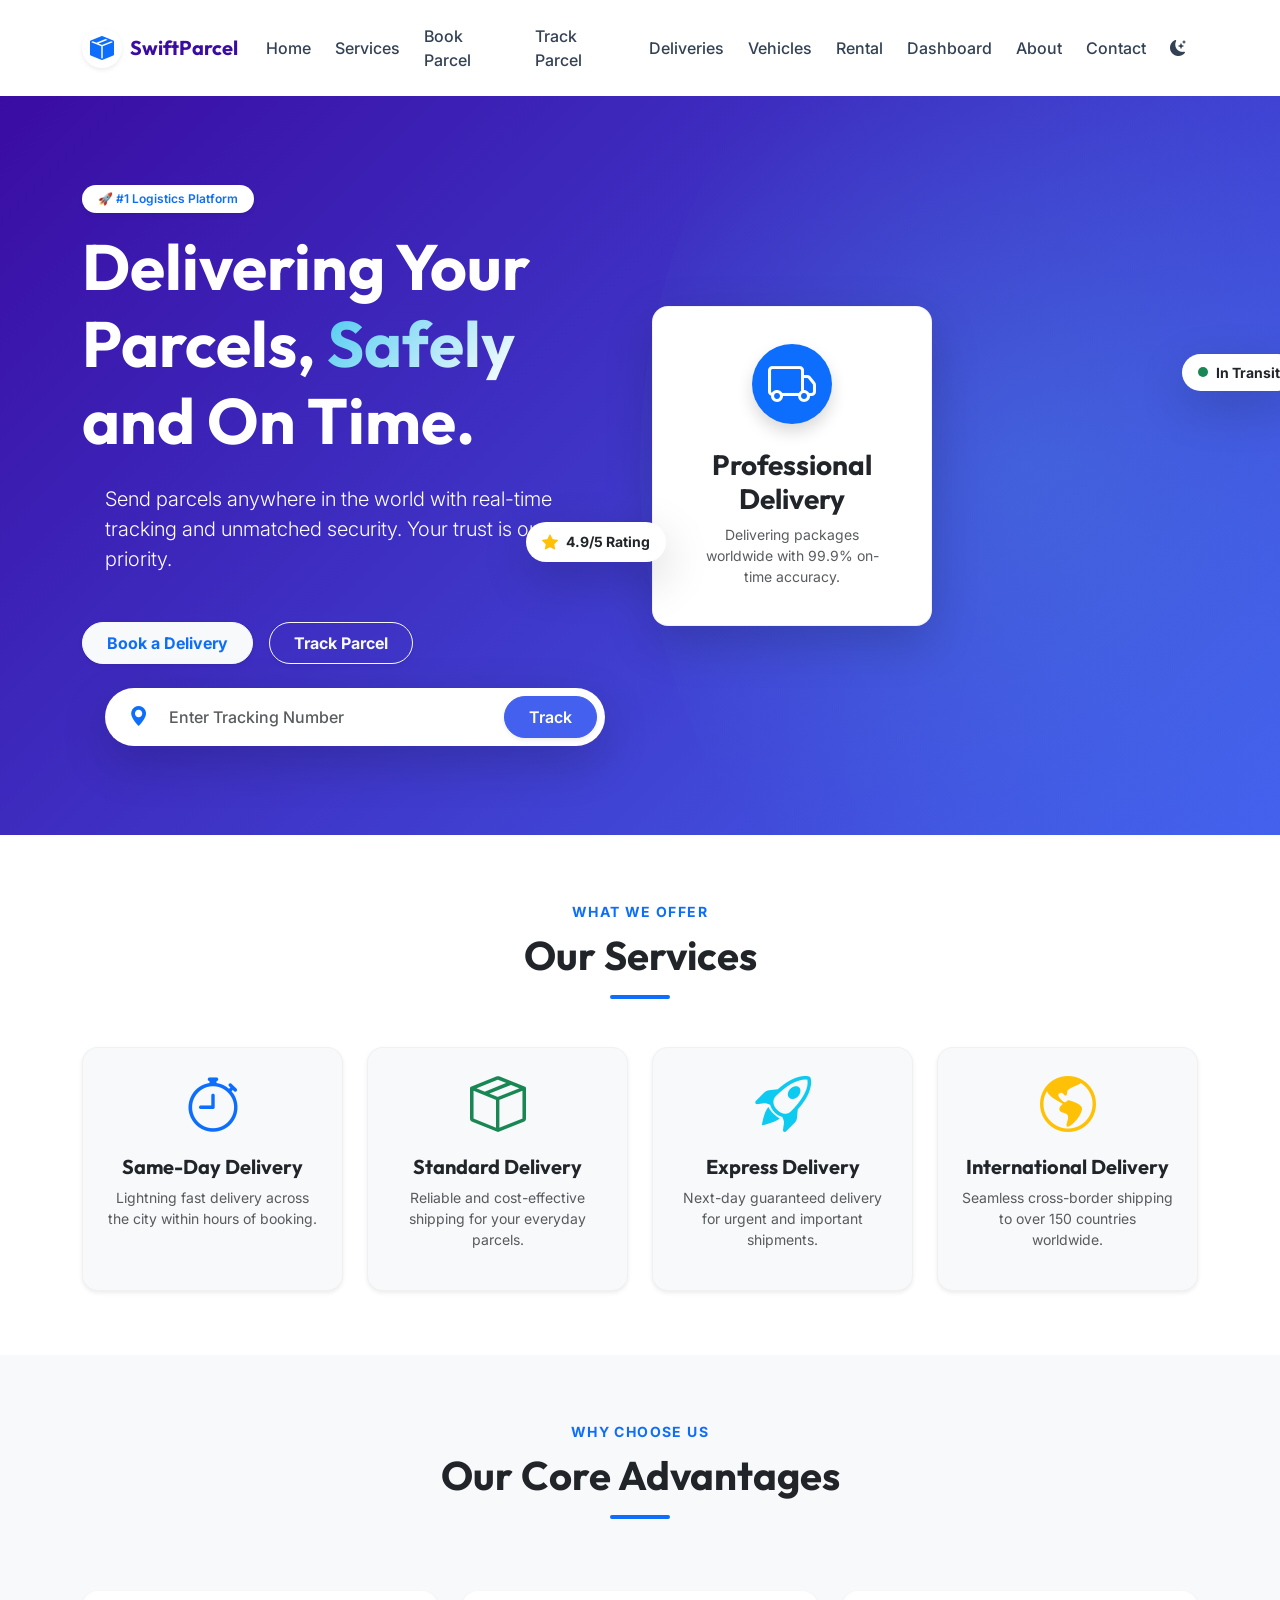
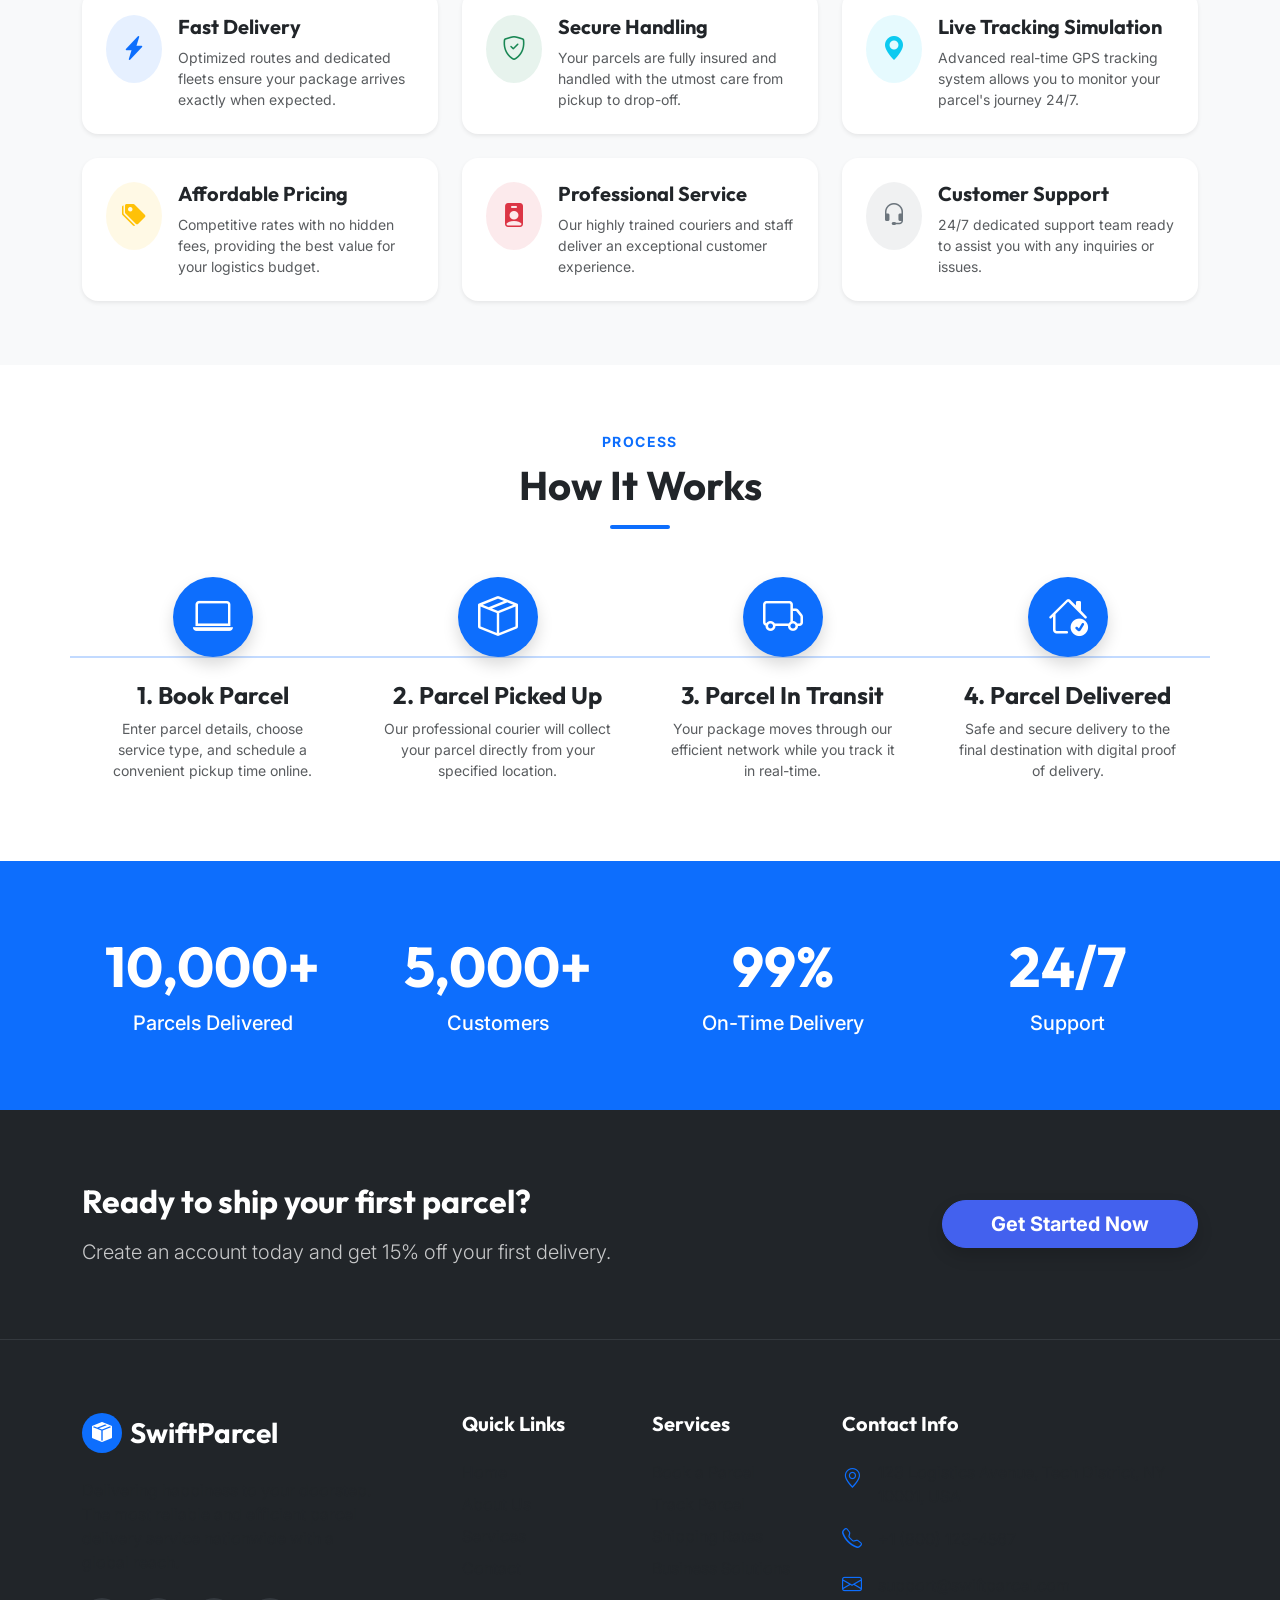
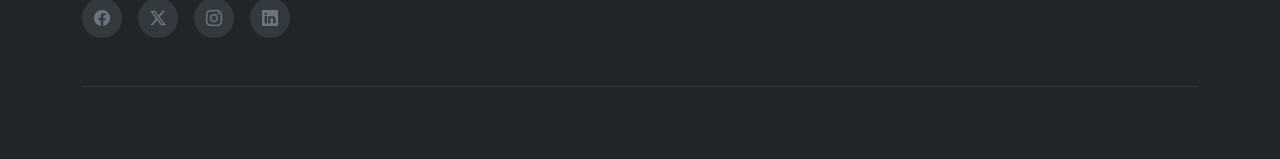
==== commit 8abaf37d: "Fleet Management System" ====
--- a/index.html
+++ b/index.html
@@ -42,42 +42,20 @@
                 <i class="bi bi-list fs-1"></i>
             </button>
             <div class="collapse navbar-collapse" id="navbarNav">
-                <ul class="navbar-nav ms-auto align-items-center">
-                    <li class="nav-item mx-1">
-                        <a class="nav-link active fw-medium" href="index.html">Home</a>
-                    </li>
-                    <li class="nav-item mx-1">
-                        <a class="nav-link fw-medium" href="pages/services.html">Services</a>
-                    </li>
-                    <li class="nav-item mx-1">
-                        <a class="nav-link fw-medium" href="pages/tracking.html">Track Parcel</a>
-                    </li>
-                    <li class="nav-item mx-1">
-                        <a class="nav-link fw-medium" href="pages/booking.html">Book Parcel</a>
-                    </li>
-                    <li class="nav-item mx-1">
-                        <a class="nav-link fw-medium" href="pages/about.html">About</a>
-                    </li>
-                    <li class="nav-item mx-1">
-                        <a class="nav-link fw-medium" href="pages/contact.html">Contact</a>
-                    </li>
-                    <li class="nav-item mx-1">
-                        <a class="nav-link fw-medium" href="pages/vehicles.html">Vehicles</a>
-                    </li>
-                    <li class="nav-item mx-1">
-                        <a class="nav-link fw-medium" href="pages/rental.html">Rentals</a>
-                    </li>
-                    <li class="nav-item mx-1">
-                        <a class="nav-link fw-medium" href="#" id="darkModeToggle" title="Toggle Dark Mode" aria-label="Toggle Dark Mode" role="button"></a>
-                    </li>
-                    <li class="nav-item ms-lg-3 mt-3 mt-lg-0">
-                        <a class="btn btn-primary shadow-sm fw-semibold px-4 rounded-pill btn-hover-elevate" href="pages/booking.html">Book a Delivery</a>
-                    </li>
-                    <li class="nav-item ms-lg-2 mt-2 mt-lg-0 mb-3 mb-lg-0">
-                        <a class="btn btn-outline-primary fw-semibold px-4 rounded-pill btn-hover-elevate" href="pages/dashboard.html">Dashboard</a>
-                    </li>
-                </ul>
-            </div>
+    <ul class="navbar-nav ms-auto align-items-center">
+        <li class="nav-item mx-1"><a class="nav-link fw-medium" href="index.html">Home</a></li>
+        <li class="nav-item mx-1"><a class="nav-link fw-medium" href="pages/services.html">Services</a></li>
+        <li class="nav-item mx-1"><a class="nav-link fw-medium" href="pages/booking.html">Book Parcel</a></li>
+        <li class="nav-item mx-1"><a class="nav-link fw-medium" href="pages/tracking.html">Track Parcel</a></li>
+        <li class="nav-item mx-1"><a class="nav-link fw-medium" href="pages/delivery-operations.html">Deliveries</a></li>
+        <li class="nav-item mx-1"><a class="nav-link fw-medium" href="pages/vehicles.html">Vehicles</a></li>
+        <li class="nav-item mx-1"><a class="nav-link fw-medium" href="pages/rental.html">Rental</a></li>
+        <li class="nav-item mx-1"><a class="nav-link fw-medium" href="pages/dashboard.html">Dashboard</a></li>
+        <li class="nav-item mx-1"><a class="nav-link fw-medium" href="pages/about.html">About</a></li>
+        <li class="nav-item mx-1"><a class="nav-link fw-medium" href="pages/contact.html">Contact</a></li>
+        <li class="nav-item mx-1"><a class="nav-link fw-medium" href="#" id="darkModeToggle" title="Toggle Dark Mode" aria-label="Toggle Dark Mode" role="button"></a></li>
+    </ul>
+</div>
         </div>
     </nav>
 
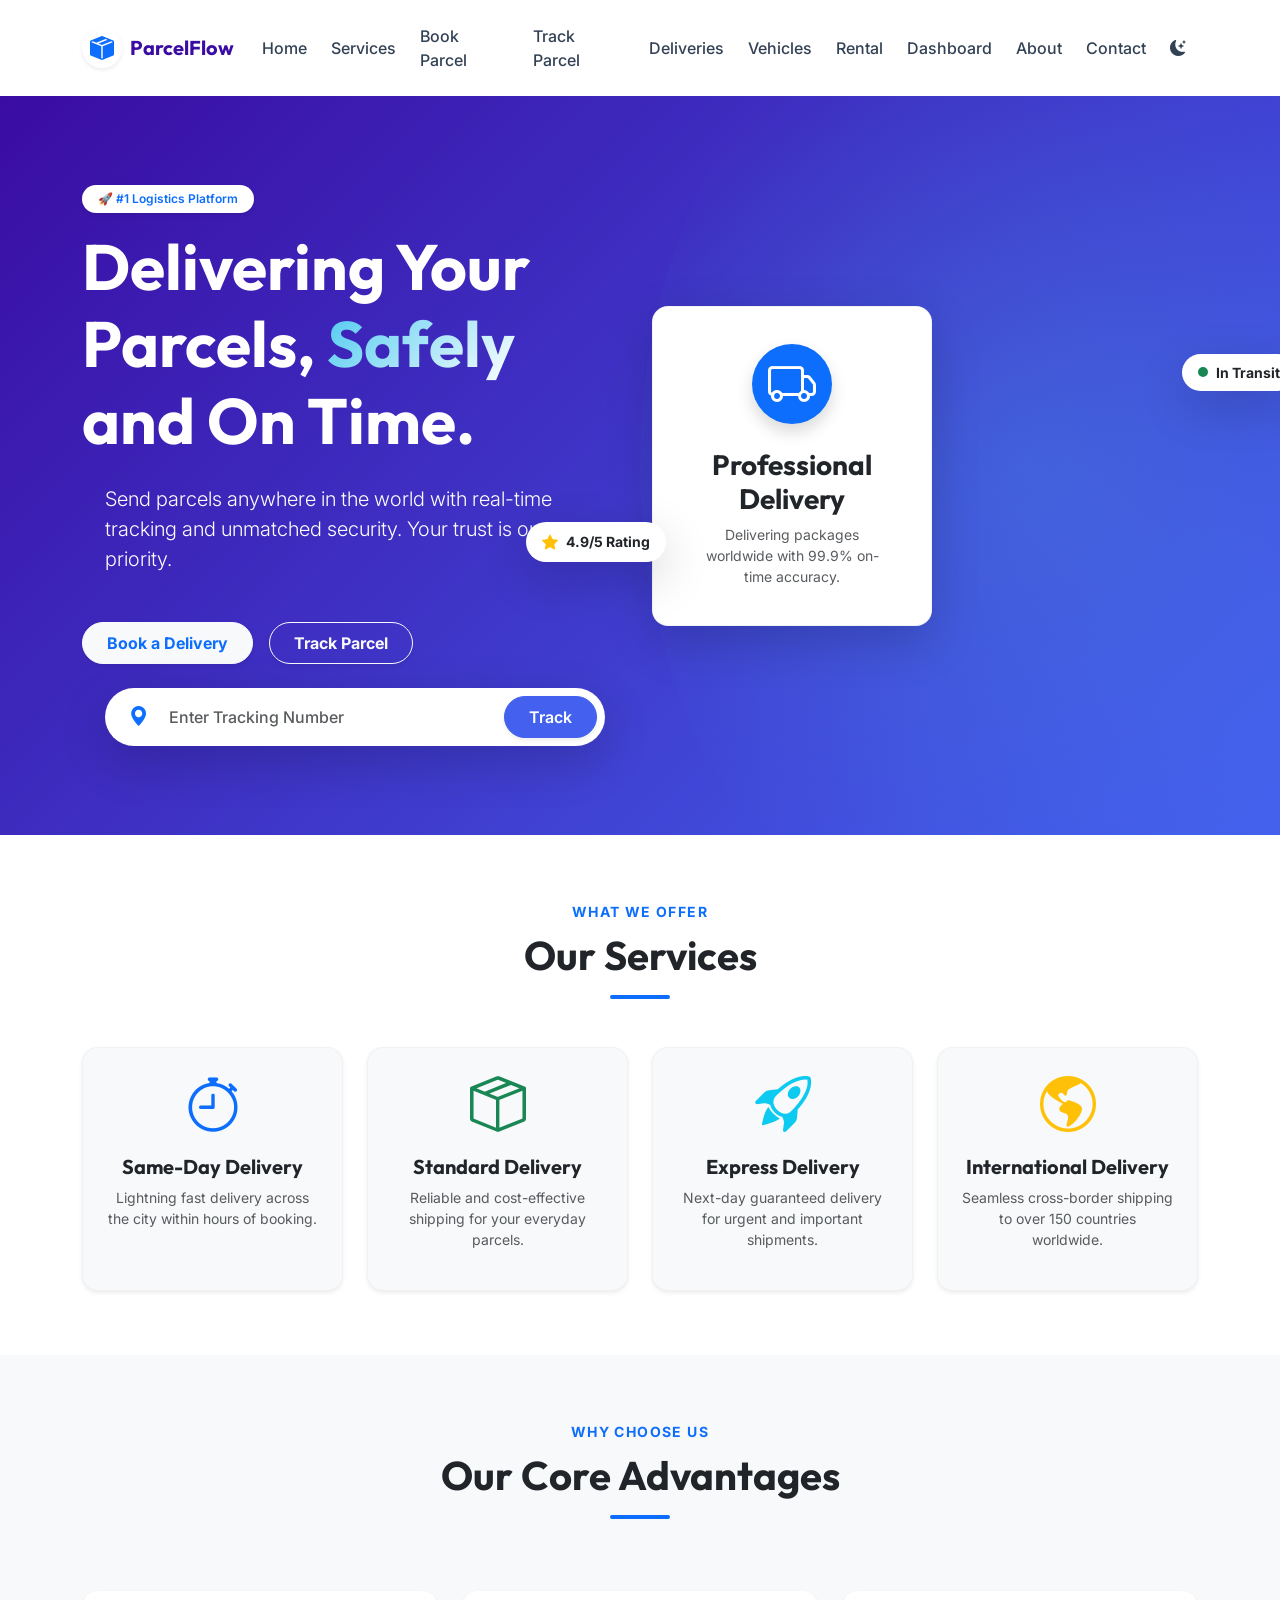
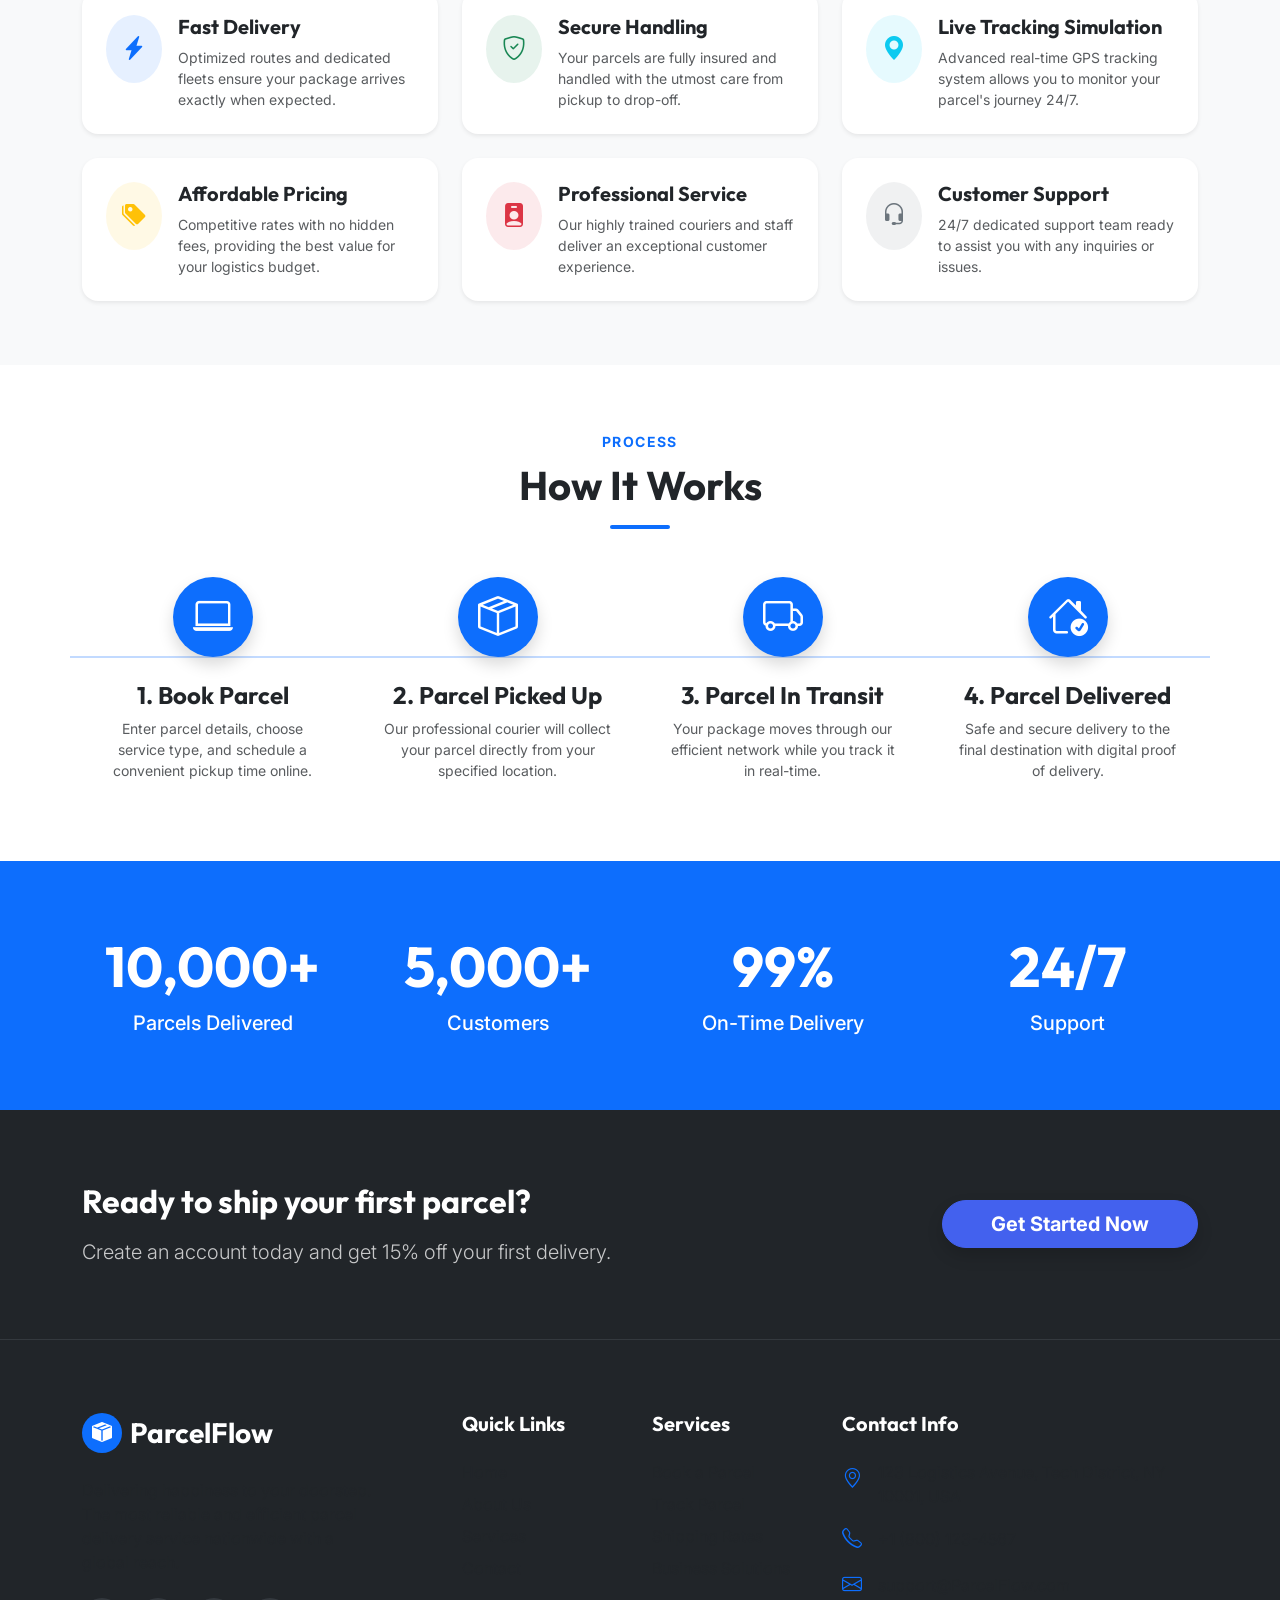
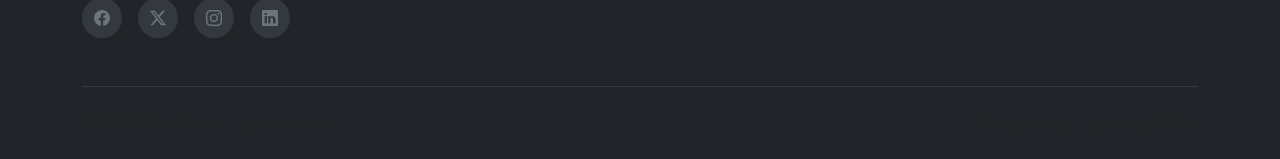
==== commit dc14de2b: "Project Final With Vehicle Fleet" ====
--- a/index.html
+++ b/index.html
@@ -3,7 +3,7 @@
 <head>
     <meta charset="UTF-8">
     <meta name="viewport" content="width=device-width, initial-scale=1.0">
-    <title>SwiftParcel - Professional Parcel Delivery Service</title>
+    <title>ParcelFlow - Professional Parcel Delivery Service</title>
     <!-- Dark Mode Init -->
     <script>
         (function() {
@@ -36,7 +36,7 @@
                 <div class="logo-icon me-2 d-flex align-items-center justify-content-center bg-white text-primary rounded-circle shadow-sm" style="width: 40px; height: 40px;">
                     <i class="bi bi-box-seam-fill fs-4"></i>
                 </div>
-                SwiftParcel
+                ParcelFlow
             </a>
             <button class="navbar-toggler border-0 shadow-none" type="button" data-bs-toggle="collapse" data-bs-target="#navbarNav" aria-controls="navbarNav" aria-expanded="false" aria-label="Toggle navigation">
                 <i class="bi bi-list fs-1"></i>
@@ -336,7 +336,7 @@
                         <div class="logo-icon me-2 d-flex align-items-center justify-content-center bg-primary text-white rounded-circle" style="width: 40px; height: 40px;">
                             <i class="bi bi-box-seam-fill fs-5"></i>
                         </div>
-                        SwiftParcel
+                        ParcelFlow
                     </a>
                     <p class="text-muted mb-4 pe-lg-4">Delivering happiness to your doorstep. The most reliable and efficient parcel delivery service nationwide with a global reach.</p>
                     <div class="d-flex gap-3">
@@ -369,14 +369,14 @@
                     <ul class="list-unstyled text-muted">
                         <li class="mb-3 d-flex align-items-start"><i class="bi bi-geo-alt text-primary me-3 fs-5 mt-1"></i> <span>123 Logistics Avenue, Tech District, NY 10001, USA</span></li>
                         <li class="mb-3 d-flex align-items-center"><i class="bi bi-telephone text-primary me-3 fs-5"></i> <span>+1 (800) 123-4567</span></li>
-                        <li class="mb-3 d-flex align-items-center"><i class="bi bi-envelope text-primary me-3 fs-5"></i> <span>support@swiftparcel.com</span></li>
+                        <li class="mb-3 d-flex align-items-center"><i class="bi bi-envelope text-primary me-3 fs-5"></i> <span>support@ParcelFlow.com</span></li>
                     </ul>
                 </div>
             </div>
             <hr class="border-secondary opacity-25 mt-5 mb-4">
             <div class="row align-items-center">
                 <div class="col-md-6 text-center text-md-start">
-                    <p class="text-muted mb-0 small">&copy; <span id="currentYear"></span> SwiftParcel. All rights reserved.</p>
+                    <p class="text-muted mb-0 small">&copy; <span id="currentYear"></span> ParcelFlow. All rights reserved.</p>
                 </div>
                 <div class="col-md-6 text-center text-md-end mt-3 mt-md-0">
                     <a href="#" class="text-muted text-decoration-none me-3 small hover-text-primary">Privacy Policy</a>
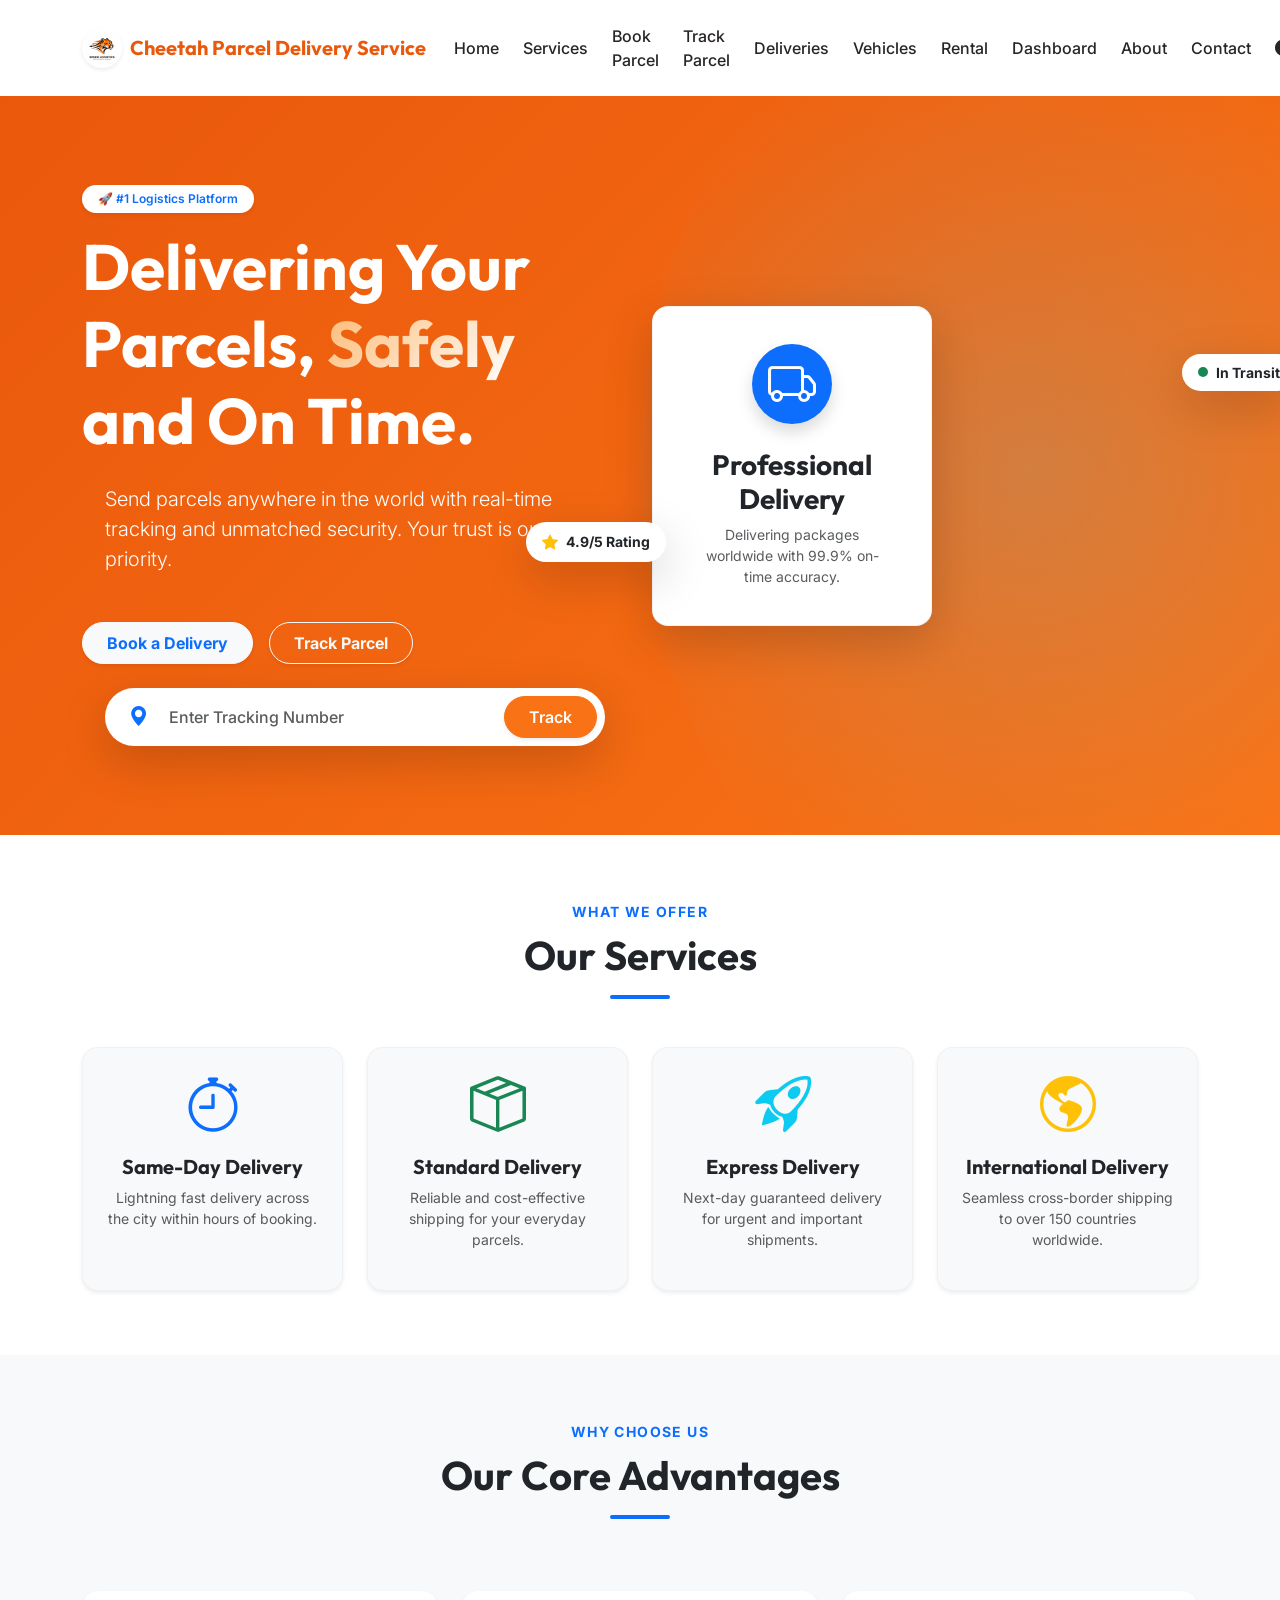
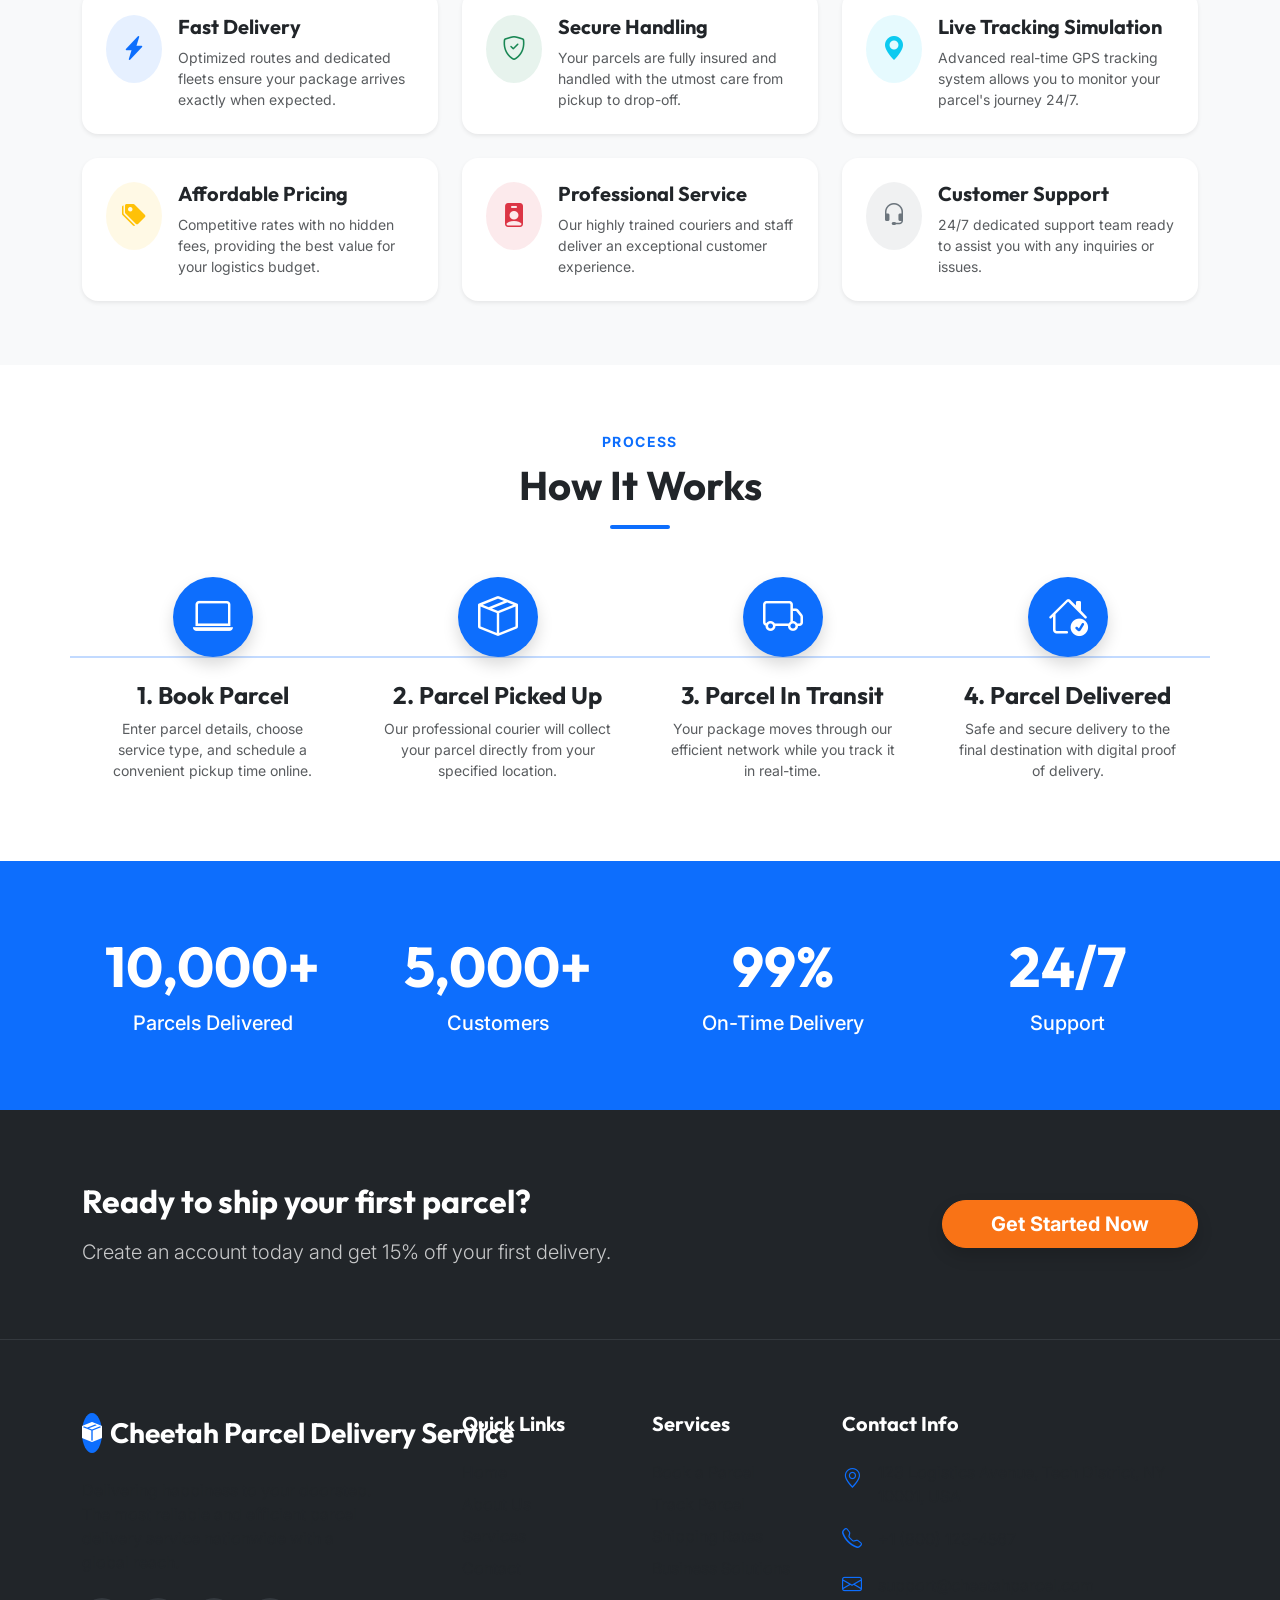
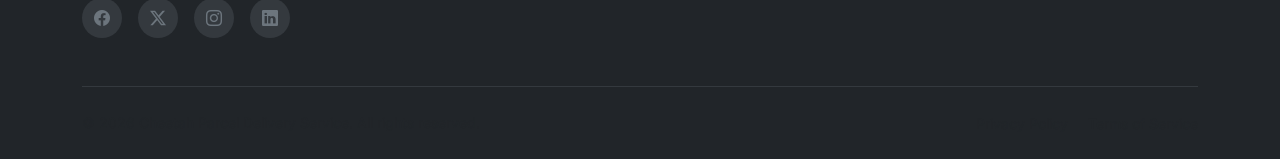
==== commit e0dbb2ab: "Changed Name as Cheetah" ====
--- a/index.html
+++ b/index.html
@@ -3,7 +3,7 @@
 <head>
     <meta charset="UTF-8">
     <meta name="viewport" content="width=device-width, initial-scale=1.0">
-    <title>ParcelFlow - Professional Parcel Delivery Service</title>
+    <title>Cheetah Parcel Delivery Service - Professional Parcel Delivery Service</title>
     <!-- Dark Mode Init -->
     <script>
         (function() {
@@ -33,10 +33,10 @@
     <nav class="navbar navbar-expand-lg navbar-dark sticky-top" id="mainNav">
         <div class="container">
             <a class="navbar-brand fw-bold d-flex align-items-center font-outfit" href="index.html">
-                <div class="logo-icon me-2 d-flex align-items-center justify-content-center bg-white text-primary rounded-circle shadow-sm" style="width: 40px; height: 40px;">
-                    <i class="bi bi-box-seam-fill fs-4"></i>
-                </div>
-                ParcelFlow
+                <div class="logo-icon me-2 d-flex align-items-center justify-content-center bg-white rounded-circle shadow-sm" style="width: 40px; height: 40px; overflow: hidden;">
+                    <img src="assets/images/logo.png" alt="Cheetah Logo" style="width: 100%; height: 100%; object-fit: cover; padding: 4px;">
+                </div>
+                Cheetah Parcel Delivery Service
             </a>
             <button class="navbar-toggler border-0 shadow-none" type="button" data-bs-toggle="collapse" data-bs-target="#navbarNav" aria-controls="navbarNav" aria-expanded="false" aria-label="Toggle navigation">
                 <i class="bi bi-list fs-1"></i>
@@ -336,7 +336,7 @@
                         <div class="logo-icon me-2 d-flex align-items-center justify-content-center bg-primary text-white rounded-circle" style="width: 40px; height: 40px;">
                             <i class="bi bi-box-seam-fill fs-5"></i>
                         </div>
-                        ParcelFlow
+                        Cheetah Parcel Delivery Service
                     </a>
                     <p class="text-muted mb-4 pe-lg-4">Delivering happiness to your doorstep. The most reliable and efficient parcel delivery service nationwide with a global reach.</p>
                     <div class="d-flex gap-3">
@@ -369,14 +369,14 @@
                     <ul class="list-unstyled text-muted">
                         <li class="mb-3 d-flex align-items-start"><i class="bi bi-geo-alt text-primary me-3 fs-5 mt-1"></i> <span>123 Logistics Avenue, Tech District, NY 10001, USA</span></li>
                         <li class="mb-3 d-flex align-items-center"><i class="bi bi-telephone text-primary me-3 fs-5"></i> <span>+1 (800) 123-4567</span></li>
-                        <li class="mb-3 d-flex align-items-center"><i class="bi bi-envelope text-primary me-3 fs-5"></i> <span>support@ParcelFlow.com</span></li>
+                        <li class="mb-3 d-flex align-items-center"><i class="bi bi-envelope text-primary me-3 fs-5"></i> <span>support@cheetahparcel.com</span></li>
                     </ul>
                 </div>
             </div>
             <hr class="border-secondary opacity-25 mt-5 mb-4">
             <div class="row align-items-center">
                 <div class="col-md-6 text-center text-md-start">
-                    <p class="text-muted mb-0 small">&copy; <span id="currentYear"></span> ParcelFlow. All rights reserved.</p>
+                    <p class="text-muted mb-0 small">&copy; <span id="currentYear"></span> Cheetah Parcel Delivery Service. All rights reserved.</p>
                 </div>
                 <div class="col-md-6 text-center text-md-end mt-3 mt-md-0">
                     <a href="#" class="text-muted text-decoration-none me-3 small hover-text-primary">Privacy Policy</a>
--- a/css/style.css
+++ b/css/style.css
@@ -4,15 +4,15 @@
 */
 
 :root {
-    /* Custom Color Palette */
-    --primary-color: #4361ee;
-    --primary-dark: #3a0ca3;
-    --primary-light: #4cc9f0;
-    --secondary-color: #f72585;
-    --dark-bg: #0f172a;
-    --light-bg: #f8fafc;
-    --text-main: #334155;
-    --text-muted: #64748b;
+    /* Custom Color Palette (Cheetah Theme) */
+    --primary-color: #f97316; /* Orange */
+    --primary-dark: #ea580c; /* Deep Orange */
+    --primary-light: #fdba74; /* Light Orange */
+    --secondary-color: #facc15; /* Cheetah Gold/Amber */
+    --dark-bg: #1c1917; /* Warm Dark */
+    --light-bg: #fafaf9; /* Warm Light */
+    --text-main: #292524;
+    --text-muted: #78716c;
     --white: #ffffff;
     
     /* Font Families */
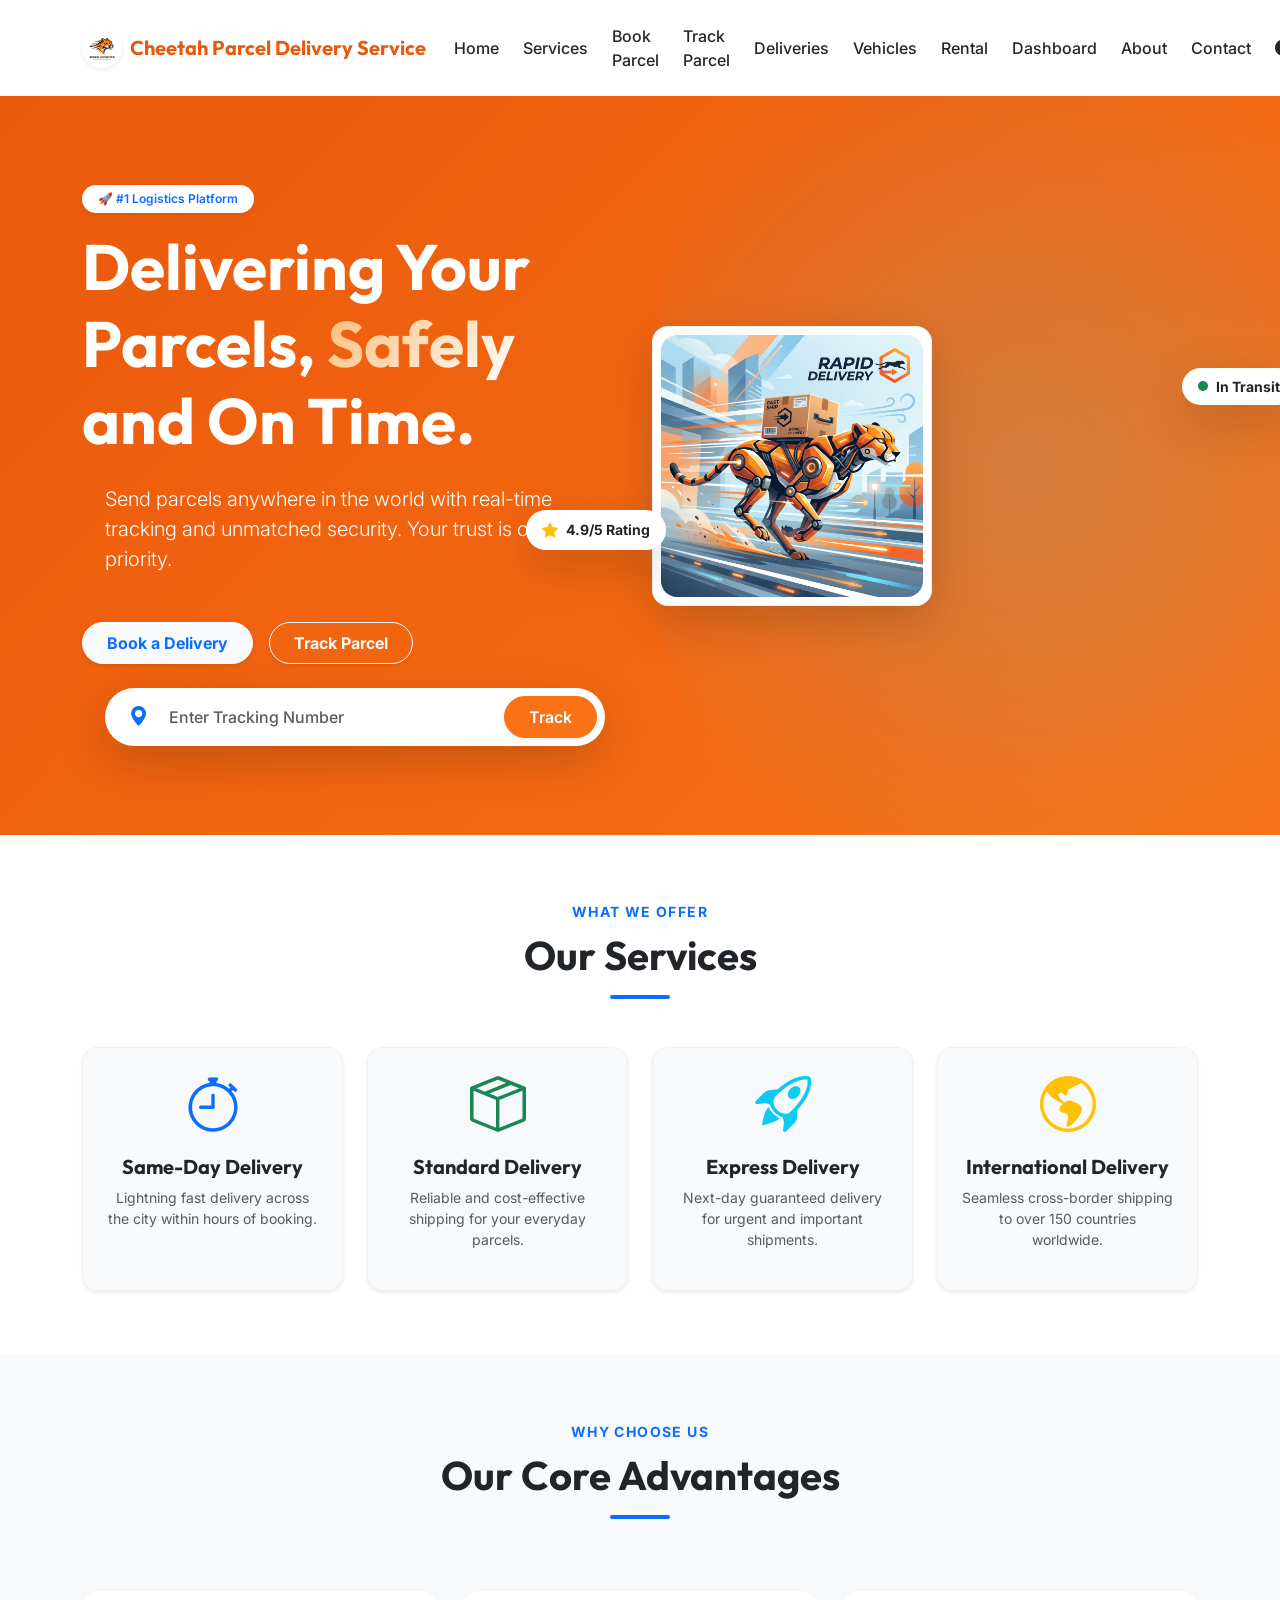
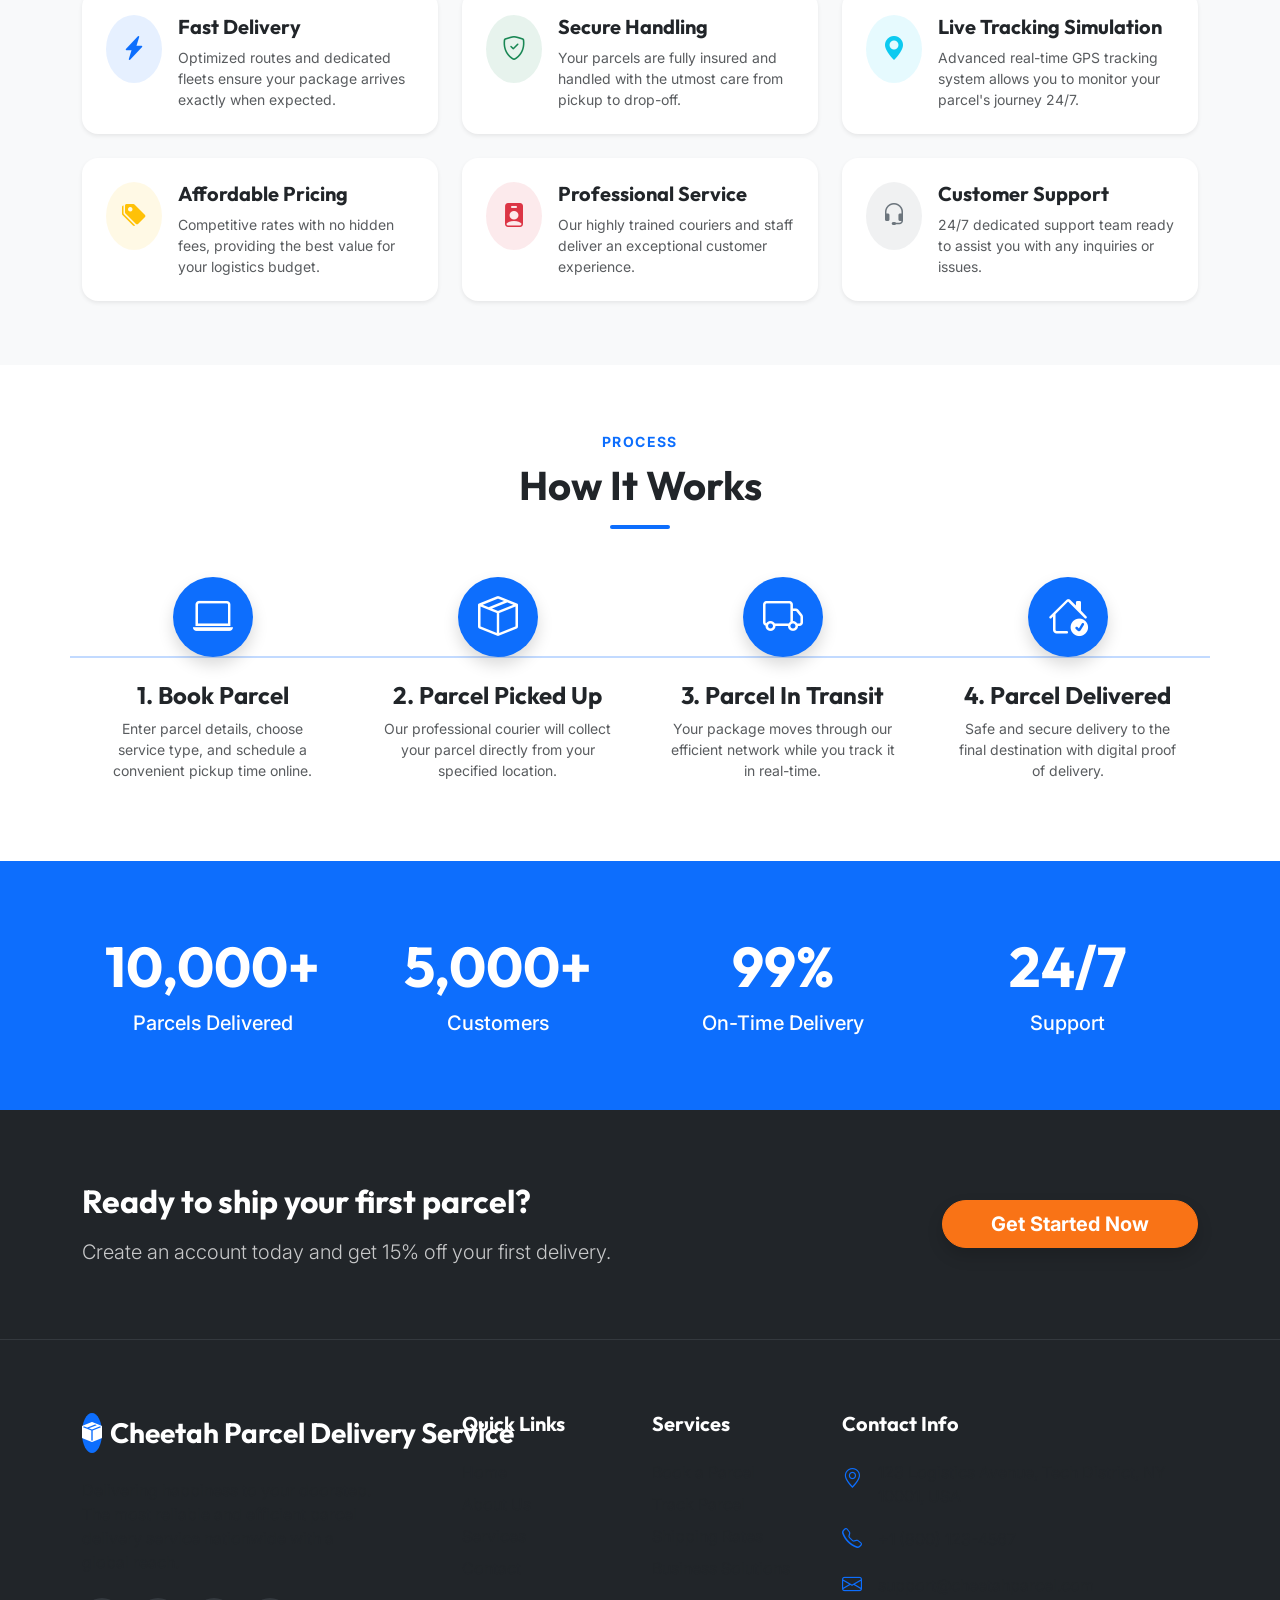
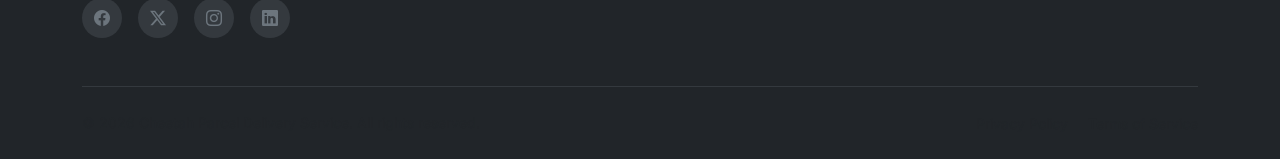
==== commit dc8525fa: "Changed Name as Cheetah" ====
--- a/index.html
+++ b/index.html
@@ -84,16 +84,8 @@
                 <div class="col-lg-6 position-relative animate-fade-in-left" style="animation-delay: 0.3s;">
                     <!-- Abstract Hero Illustration -->
                     <div class="hero-illustration mx-auto">
-                        <div class="box-3d shadow-lg bg-white rounded-4 overflow-hidden position-relative">
-                            <div class="p-5 text-center h-100 d-flex flex-column justify-content-center align-items-center">
-                                <div class="pulse-ring mb-4">
-                                    <div class="icon-circle bg-primary text-white d-flex align-items-center justify-content-center shadow" style="width: 80px; height: 80px; border-radius: 50%;">
-                                        <i class="bi bi-truck display-5"></i>
-                                    </div>
-                                </div>
-                                <h3 class="font-outfit fw-bold text-dark mb-2">Professional Delivery</h3>
-                                <p class="text-muted small mb-0">Delivering packages worldwide with 99.9% on-time accuracy.</p>
-                            </div>
+                        <div class="box-3d shadow-lg bg-white rounded-4 overflow-hidden position-relative p-2 text-center h-100 d-flex flex-column justify-content-center align-items-center">
+                            <img src="assets/images/hero_cheetah.png" alt="Cheetah running fast with a parcel" class="img-fluid rounded-4" style="width: 100%; height: auto; object-fit: cover;">
                         </div>
                         <div class="floating-badge badge-1 shadow-lg bg-white text-dark rounded-pill py-2 px-3 d-flex align-items-center gap-2">
                             <div class="bg-success rounded-circle" style="width: 10px; height: 10px;"></div>
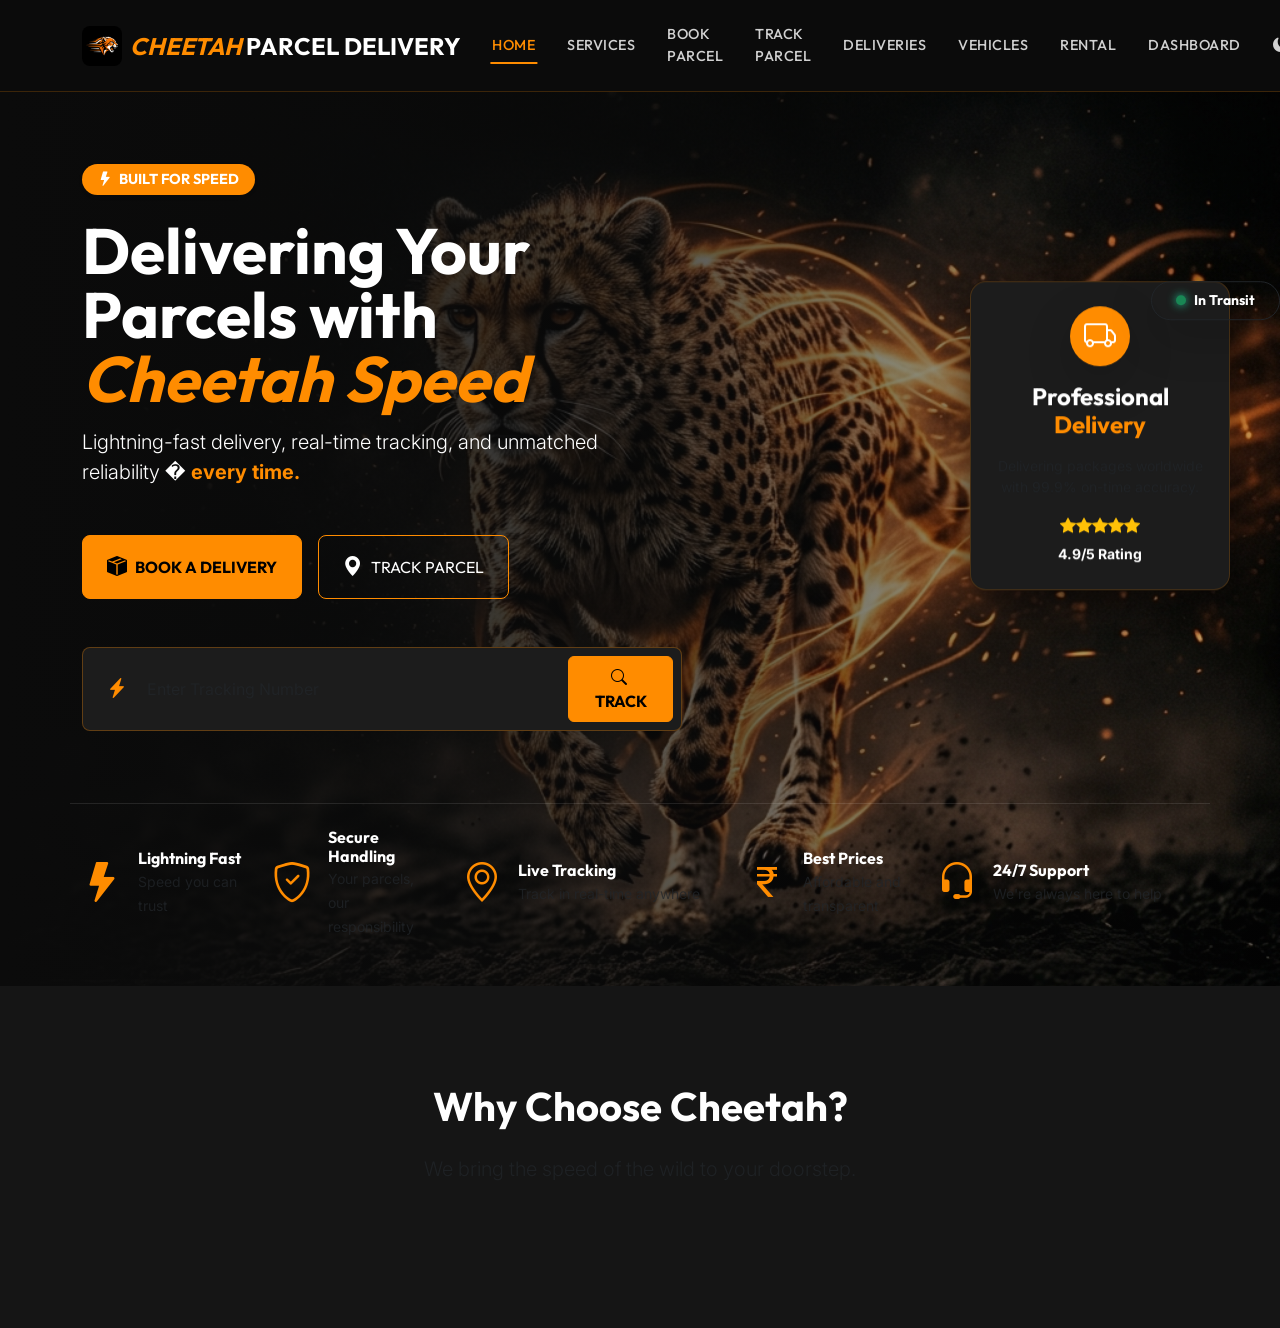
==== commit 5970256a: "Theme Changing" ====
--- a/index.html
+++ b/index.html
@@ -3,15 +3,7 @@
 <head>
     <meta charset="UTF-8">
     <meta name="viewport" content="width=device-width, initial-scale=1.0">
-    <title>Cheetah Parcel Delivery Service - Professional Parcel Delivery Service</title>
-    <!-- Dark Mode Init -->
-    <script>
-        (function() {
-            var theme = localStorage.getItem('swiftParcelTheme') || 'light';
-            document.documentElement.setAttribute('data-bs-theme', theme);
-        })();
-    </script>
-    
+    <title>Cheetah Parcel Delivery Service</title>
     <!-- Google Fonts -->
     <link rel="preconnect" href="https://fonts.googleapis.com">
     <link rel="preconnect" href="https://fonts.gstatic.com" crossorigin>
@@ -25,364 +17,145 @@
     
     <!-- Custom CSS -->
     <link rel="stylesheet" href="css/style.css">
-    <link rel="stylesheet" href="css/responsive.css">
 </head>
 <body>
 
     <!-- Navigation -->
     <nav class="navbar navbar-expand-lg navbar-dark sticky-top" id="mainNav">
         <div class="container">
-            <a class="navbar-brand fw-bold d-flex align-items-center font-outfit" href="index.html">
-                <div class="logo-icon me-2 d-flex align-items-center justify-content-center bg-white rounded-circle shadow-sm" style="width: 40px; height: 40px; overflow: hidden;">
-                    <img src="assets/images/logo.png" alt="Cheetah Logo" style="width: 100%; height: 100%; object-fit: cover; padding: 4px;">
-                </div>
-                Cheetah Parcel Delivery Service
+            <a class="navbar-brand fw-bold d-flex align-items-center font-outfit fs-4 text-white" href="index.html">
+                <img src="assets/images/cheetah_logo_v2.png" alt="Cheetah Logo" class="me-2" style="height: 40px; border-radius: 8px;">
+                <span class="text-orange fst-italic me-1">CHEETAH</span> PARCEL DELIVERY
             </a>
-            <button class="navbar-toggler border-0 shadow-none" type="button" data-bs-toggle="collapse" data-bs-target="#navbarNav" aria-controls="navbarNav" aria-expanded="false" aria-label="Toggle navigation">
+            <button class="navbar-toggler border-0 shadow-none text-orange" type="button" data-bs-toggle="collapse" data-bs-target="#navbarNav">
                 <i class="bi bi-list fs-1"></i>
             </button>
             <div class="collapse navbar-collapse" id="navbarNav">
-    <ul class="navbar-nav ms-auto align-items-center">
-        <li class="nav-item mx-1"><a class="nav-link fw-medium" href="index.html">Home</a></li>
-        <li class="nav-item mx-1"><a class="nav-link fw-medium" href="pages/services.html">Services</a></li>
-        <li class="nav-item mx-1"><a class="nav-link fw-medium" href="pages/booking.html">Book Parcel</a></li>
-        <li class="nav-item mx-1"><a class="nav-link fw-medium" href="pages/tracking.html">Track Parcel</a></li>
-        <li class="nav-item mx-1"><a class="nav-link fw-medium" href="pages/delivery-operations.html">Deliveries</a></li>
-        <li class="nav-item mx-1"><a class="nav-link fw-medium" href="pages/vehicles.html">Vehicles</a></li>
-        <li class="nav-item mx-1"><a class="nav-link fw-medium" href="pages/rental.html">Rental</a></li>
-        <li class="nav-item mx-1"><a class="nav-link fw-medium" href="pages/dashboard.html">Dashboard</a></li>
-        <li class="nav-item mx-1"><a class="nav-link fw-medium" href="pages/about.html">About</a></li>
-        <li class="nav-item mx-1"><a class="nav-link fw-medium" href="pages/contact.html">Contact</a></li>
-        <li class="nav-item mx-1"><a class="nav-link fw-medium" href="#" id="darkModeToggle" title="Toggle Dark Mode" aria-label="Toggle Dark Mode" role="button"></a></li>
-    </ul>
-</div>
+                <ul class="navbar-nav ms-auto align-items-center font-outfit text-uppercase" style="font-size: 0.9rem; letter-spacing: 0.5px;">
+                    <li class="nav-item mx-2"><a class="nav-link active" href="index.html">Home</a></li>
+                    <li class="nav-item mx-2"><a class="nav-link" href="pages/services.html">Services</a></li>
+                    <li class="nav-item mx-2"><a class="nav-link" href="pages/booking.html">Book Parcel</a></li>
+                    <li class="nav-item mx-2"><a class="nav-link" href="pages/tracking.html">Track Parcel</a></li>
+                    <li class="nav-item mx-2"><a class="nav-link" href="pages/delivery-operations.html">Deliveries</a></li>
+                    <li class="nav-item mx-2"><a class="nav-link" href="pages/vehicles.html">Vehicles</a></li>
+                    <li class="nav-item mx-2"><a class="nav-link" href="pages/rental.html">Rental</a></li>
+                    <li class="nav-item mx-2"><a class="nav-link" href="pages/dashboard.html">Dashboard</a></li>
+                    <li class="nav-item mx-2"><a class="nav-link text-muted" href="#"><i class="bi bi-moon-fill"></i></a></li>
+                </ul>
+            </div>
         </div>
     </nav>
 
     <!-- Hero Section -->
-    <header class="hero-section text-white d-flex align-items-center position-relative overflow-hidden">
-        <div class="hero-bg-shape position-absolute"></div>
-        <div class="container position-relative z-1">
-            <div class="row align-items-center min-vh-75 py-5">
-                <div class="col-lg-6 text-center text-lg-start mb-5 mb-lg-0 mt-5 mt-lg-0">
-                    <span class="badge bg-white text-primary px-3 py-2 rounded-pill mb-3 fw-semibold shadow-sm animate-fade-in-up" style="animation-delay: 0.1s;">🚀 #1 Logistics Platform</span>
-                    <h1 class="display-4 fw-bold mb-4 font-outfit animate-fade-in-up" style="animation-delay: 0.2s;">Delivering Your Parcels, <span class="text-gradient">Safely</span> and On Time.</h1>
-                    <p class="lead mb-5 opacity-90 fw-light animate-fade-in-up" style="animation-delay: 0.3s; max-width: 500px; margin: 0 auto; margin-lg: 0;">Send parcels anywhere in the world with real-time tracking and unmatched security. Your trust is our priority.</p>
+    <header class="hero-section text-white position-relative pb-5">
+        <div class="container pt-5 pb-4">
+            <div class="row align-items-center mt-4">
+                <div class="col-lg-7 text-center text-lg-start mb-5 mb-lg-0 z-1">
+                    <span class="badge bg-orange text-dark px-3 py-2 rounded-pill mb-4 fw-bold shadow-sm font-outfit" style="font-size: 0.9rem;">
+                        <i class="bi bi-lightning-fill me-1"></i> BUILT FOR SPEED
+                    </span>
+                    <h1 class="display-3 fw-bold mb-3 font-outfit text-white lh-1">
+                        Delivering Your <br> Parcels with <br> <span class="text-orange fst-italic">Cheetah Speed</span>
+                    </h1>
+                    <p class="lead mb-5 fw-light text-light-gray" style="max-width: 550px;">Lightning-fast delivery, real-time tracking, and unmatched reliability � <span class="text-orange fw-bold">every time.</span></p>
                     
-                    <div class="d-flex flex-wrap justify-content-center justify-content-lg-start gap-3 mb-4 animate-fade-in-up" style="animation-delay: 0.35s;">
-                        <a href="pages/booking.html" class="btn btn-light text-primary fw-bold rounded-pill px-4 py-2 shadow-sm">Book a Delivery</a>
-                        <a href="pages/tracking.html" class="btn btn-outline-light fw-bold rounded-pill px-4 py-2 shadow-sm">Track Parcel</a>
+                    <div class="d-flex flex-wrap gap-3 mb-5 justify-content-center justify-content-lg-start">
+                        <a href="pages/booking.html" class="btn btn-primary rounded-3 px-4 py-3 font-outfit text-uppercase d-flex align-items-center">
+                            <i class="bi bi-box-seam-fill me-2 fs-5"></i> Book a Delivery
+                        </a>
+                        <a href="pages/tracking.html" class="btn btn-outline-light rounded-3 px-4 py-3 font-outfit text-uppercase d-flex align-items-center">
+                            <i class="bi bi-geo-alt-fill me-2 fs-5"></i> Track Parcel
+                        </a>
                     </div>
 
-                    <!-- Quick Tracking Form -->
-                    <div class="tracking-box bg-white p-2 rounded-pill shadow-lg d-flex align-items-center animate-fade-in-up" style="animation-delay: 0.4s; max-width: 500px; margin: 0 auto; margin-lg: 0;">
-                        <i class="bi bi-geo-alt-fill text-primary ms-3 fs-5"></i>
-                        <input type="text" id="quickTrackInput" aria-label="Enter tracking number" class="form-control border-0 shadow-none bg-transparent ms-2 fw-medium text-dark" placeholder="Enter Tracking Number">
-                        <button id="quickTrackBtn" class="btn btn-primary rounded-pill px-4 py-2 fw-semibold shadow-sm">Track</button>
+                    <!-- Tracking Input -->
+                    <div class="tracking-box p-2 rounded-3 d-flex align-items-center" style="max-width: 600px;">
+                        <i class="bi bi-lightning-charge-fill text-orange ms-3 fs-5"></i>
+                        <input type="text" class="form-control border-0 shadow-none bg-transparent ms-2 text-white" placeholder="Enter Tracking Number" style="box-shadow: none !important; color: white !important;">
+                        <button class="btn btn-primary rounded-2 px-4 py-2 font-outfit text-uppercase fw-bold"><i class="bi bi-search me-1"></i> Track</button>
                     </div>
                 </div>
-                <div class="col-lg-6 position-relative animate-fade-in-left" style="animation-delay: 0.3s;">
-                    <!-- Abstract Hero Illustration -->
-                    <div class="hero-illustration mx-auto">
-                        <div class="box-3d shadow-lg bg-white rounded-4 overflow-hidden position-relative p-2 text-center h-100 d-flex flex-column justify-content-center align-items-center">
-                            <img src="assets/images/hero_cheetah.png" alt="Cheetah running fast with a parcel" class="img-fluid rounded-4" style="width: 100%; height: auto; object-fit: cover;">
+                
+                <div class="col-lg-5 position-relative z-1 d-none d-lg-block">
+                    <!-- Floating Cards to mimic the design -->
+                    <div class="position-absolute end-0 top-50 translate-middle-y" style="transform: translateX(20px) translateY(-50%) !important;">
+                        
+                        <div class="professional-card p-4 text-center mb-4 mx-auto" style="width: 260px;">
+                            <div class="d-flex justify-content-center mb-3">
+                                <div class="bg-orange text-dark rounded-circle d-flex align-items-center justify-content-center shadow-lg" style="width: 60px; height: 60px;">
+                                    <i class="bi bi-truck fs-2"></i>
+                                </div>
+                            </div>
+                            <h4 class="font-outfit fw-bold text-white mb-1">Professional <br> <span class="text-orange">Delivery</span></h4>
+                            <p class="small text-muted mb-3 mt-3">Delivering packages worldwide with 99.9% on-time accuracy.</p>
+                            <div class="text-gold mb-1">
+                                <i class="bi bi-star-fill"></i><i class="bi bi-star-fill"></i><i class="bi bi-star-fill"></i><i class="bi bi-star-fill"></i><i class="bi bi-star-fill"></i>
+                            </div>
+                            <small class="text-white fw-bold">4.9/5 Rating</small>
                         </div>
-                        <div class="floating-badge badge-1 shadow-lg bg-white text-dark rounded-pill py-2 px-3 d-flex align-items-center gap-2">
-                            <div class="bg-success rounded-circle" style="width: 10px; height: 10px;"></div>
-                            <span class="fw-bold small">In Transit</span>
+                        
+                        <div class="bg-card border border-dark rounded-pill py-2 px-4 shadow-lg ms-auto d-inline-flex align-items-center" style="position: absolute; right: -50px; top: 0;">
+                            <div class="rounded-circle bg-success me-2" style="width: 10px; height: 10px; box-shadow: 0 0 10px #20C997;"></div>
+                            <span class="fw-bold font-outfit text-white small">In Transit</span>
                         </div>
-                        <div class="floating-badge badge-2 shadow-lg bg-white text-dark rounded-pill py-2 px-3 d-flex align-items-center gap-2">
-                            <i class="bi bi-star-fill text-warning"></i>
-                            <span class="fw-bold small">4.9/5 Rating</span>
-                        </div>
+                        
+                    </div>
+                </div>
+            </div>
+        </div>
+        
+        <!-- Bottom Features Bar -->
+        <div class="container mt-5 pt-4 border-top" style="border-color: rgba(255,255,255,0.1) !important;">
+            <div class="row g-4 justify-content-center text-center text-md-start">
+                <div class="col-6 col-md-2 d-flex align-items-center gap-3">
+                    <i class="bi bi-lightning-fill text-orange fs-1"></i>
+                    <div>
+                        <h6 class="font-outfit fw-bold text-white mb-0">Lightning Fast</h6>
+                        <small class="text-muted">Speed you can trust</small>
+                    </div>
+                </div>
+                <div class="col-6 col-md-2 d-flex align-items-center gap-3">
+                    <i class="bi bi-shield-check text-orange fs-1"></i>
+                    <div>
+                        <h6 class="font-outfit fw-bold text-white mb-0">Secure Handling</h6>
+                        <small class="text-muted">Your parcels, our responsibility</small>
+                    </div>
+                </div>
+                <div class="col-6 col-md-3 d-flex align-items-center gap-3">
+                    <i class="bi bi-geo-alt text-orange fs-1"></i>
+                    <div>
+                        <h6 class="font-outfit fw-bold text-white mb-0">Live Tracking</h6>
+                        <small class="text-muted">Track in real-time anywhere</small>
+                    </div>
+                </div>
+                <div class="col-6 col-md-2 d-flex align-items-center gap-3">
+                    <i class="bi bi-currency-rupee text-orange fs-1"></i>
+                    <div>
+                        <h6 class="font-outfit fw-bold text-white mb-0">Best Prices</h6>
+                        <small class="text-muted">Affordable and transparent</small>
+                    </div>
+                </div>
+                <div class="col-12 col-md-3 d-flex align-items-center gap-3 justify-content-center justify-content-md-start">
+                    <i class="bi bi-headset text-orange fs-1"></i>
+                    <div>
+                        <h6 class="font-outfit fw-bold text-white mb-0">24/7 Support</h6>
+                        <small class="text-muted">We're always here to help</small>
                     </div>
                 </div>
             </div>
         </div>
     </header>
 
-    <!-- Services Section -->
-    <section class="py-6 bg-white">
-        <div class="container">
-            <div class="text-center mb-5">
-                <span class="text-primary fw-bold text-uppercase tracking-widest small section-subtitle">What We Offer</span>
-                <h2 class="display-6 fw-bold mt-2 font-outfit text-dark">Our Services</h2>
-                <div class="divider mx-auto mt-3 mb-4 bg-primary rounded" style="width: 60px; height: 4px;"></div>
-            </div>
-            
-            <div class="row g-4">
-                <div class="col-lg-3 col-md-6">
-                    <div class="card h-100 border-0 shadow-sm feature-card p-4 text-center hover-lift rounded-4 bg-light">
-                        <i class="bi bi-stopwatch text-primary display-4 mb-3"></i>
-                        <h5 class="fw-bold font-outfit text-dark">Same-Day Delivery</h5>
-                        <p class="text-muted small">Lightning fast delivery across the city within hours of booking.</p>
-                    </div>
-                </div>
-                <div class="col-lg-3 col-md-6">
-                    <div class="card h-100 border-0 shadow-sm feature-card p-4 text-center hover-lift rounded-4 bg-light">
-                        <i class="bi bi-box-seam text-success display-4 mb-3"></i>
-                        <h5 class="fw-bold font-outfit text-dark">Standard Delivery</h5>
-                        <p class="text-muted small">Reliable and cost-effective shipping for your everyday parcels.</p>
-                    </div>
-                </div>
-                <div class="col-lg-3 col-md-6">
-                    <div class="card h-100 border-0 shadow-sm feature-card p-4 text-center hover-lift rounded-4 bg-light">
-                        <i class="bi bi-rocket-takeoff text-info display-4 mb-3"></i>
-                        <h5 class="fw-bold font-outfit text-dark">Express Delivery</h5>
-                        <p class="text-muted small">Next-day guaranteed delivery for urgent and important shipments.</p>
-                    </div>
-                </div>
-                <div class="col-lg-3 col-md-6">
-                    <div class="card h-100 border-0 shadow-sm feature-card p-4 text-center hover-lift rounded-4 bg-light">
-                        <i class="bi bi-globe-americas text-warning display-4 mb-3"></i>
-                        <h5 class="fw-bold font-outfit text-dark">International Delivery</h5>
-                        <p class="text-muted small">Seamless cross-border shipping to over 150 countries worldwide.</p>
-                    </div>
-                </div>
-            </div>
+    <!-- Services Section Placeholder (Will be restyled by global CSS) -->
+    <section class="py-5" style="background-color: var(--bg-secondary);">
+        <div class="container text-center py-5">
+            <h2 class="display-6 font-outfit fw-bold text-white mb-4">Why Choose Cheetah?</h2>
+            <p class="lead text-muted mb-5">We bring the speed of the wild to your doorstep.</p>
+            <!-- Services cards will automatically adopt dark theme due to css update -->
         </div>
     </section>
 
-    <!-- Why Choose Us Section -->
-    <section class="py-6 bg-light position-relative">
-        <div class="container">
-            <div class="text-center mb-5">
-                <span class="text-primary fw-bold text-uppercase tracking-widest small section-subtitle">Why Choose Us</span>
-                <h2 class="display-6 fw-bold mt-2 font-outfit text-dark">Our Core Advantages</h2>
-                <div class="divider mx-auto mt-3 mb-4 bg-primary rounded" style="width: 60px; height: 4px;"></div>
-            </div>
-            
-            <div class="row g-4 mt-2">
-                <div class="col-lg-4 col-md-6">
-                    <div class="d-flex align-items-start bg-white p-4 rounded-4 shadow-sm h-100 hover-lift">
-                        <div class="icon-wrapper bg-primary bg-opacity-10 text-primary rounded-circle p-3 me-3">
-                            <i class="bi bi-lightning-charge-fill fs-4"></i>
-                        </div>
-                        <div>
-                            <h5 class="fw-bold font-outfit text-dark">Fast Delivery</h5>
-                            <p class="text-muted small mb-0">Optimized routes and dedicated fleets ensure your package arrives exactly when expected.</p>
-                        </div>
-                    </div>
-                </div>
-                <div class="col-lg-4 col-md-6">
-                    <div class="d-flex align-items-start bg-white p-4 rounded-4 shadow-sm h-100 hover-lift">
-                        <div class="icon-wrapper bg-success bg-opacity-10 text-success rounded-circle p-3 me-3">
-                            <i class="bi bi-shield-check fs-4"></i>
-                        </div>
-                        <div>
-                            <h5 class="fw-bold font-outfit text-dark">Secure Handling</h5>
-                            <p class="text-muted small mb-0">Your parcels are fully insured and handled with the utmost care from pickup to drop-off.</p>
-                        </div>
-                    </div>
-                </div>
-                <div class="col-lg-4 col-md-6">
-                    <div class="d-flex align-items-start bg-white p-4 rounded-4 shadow-sm h-100 hover-lift">
-                        <div class="icon-wrapper bg-info bg-opacity-10 text-info rounded-circle p-3 me-3">
-                            <i class="bi bi-geo-alt-fill fs-4"></i>
-                        </div>
-                        <div>
-                            <h5 class="fw-bold font-outfit text-dark">Live Tracking Simulation</h5>
-                            <p class="text-muted small mb-0">Advanced real-time GPS tracking system allows you to monitor your parcel's journey 24/7.</p>
-                        </div>
-                    </div>
-                </div>
-                <div class="col-lg-4 col-md-6">
-                    <div class="d-flex align-items-start bg-white p-4 rounded-4 shadow-sm h-100 hover-lift">
-                        <div class="icon-wrapper bg-warning bg-opacity-10 text-warning rounded-circle p-3 me-3">
-                            <i class="bi bi-tags-fill fs-4"></i>
-                        </div>
-                        <div>
-                            <h5 class="fw-bold font-outfit text-dark">Affordable Pricing</h5>
-                            <p class="text-muted small mb-0">Competitive rates with no hidden fees, providing the best value for your logistics budget.</p>
-                        </div>
-                    </div>
-                </div>
-                <div class="col-lg-4 col-md-6">
-                    <div class="d-flex align-items-start bg-white p-4 rounded-4 shadow-sm h-100 hover-lift">
-                        <div class="icon-wrapper bg-danger bg-opacity-10 text-danger rounded-circle p-3 me-3">
-                            <i class="bi bi-person-badge-fill fs-4"></i>
-                        </div>
-                        <div>
-                            <h5 class="fw-bold font-outfit text-dark">Professional Service</h5>
-                            <p class="text-muted small mb-0">Our highly trained couriers and staff deliver an exceptional customer experience.</p>
-                        </div>
-                    </div>
-                </div>
-                <div class="col-lg-4 col-md-6">
-                    <div class="d-flex align-items-start bg-white p-4 rounded-4 shadow-sm h-100 hover-lift">
-                        <div class="icon-wrapper bg-secondary bg-opacity-10 text-secondary rounded-circle p-3 me-3">
-                            <i class="bi bi-headset fs-4"></i>
-                        </div>
-                        <div>
-                            <h5 class="fw-bold font-outfit text-dark">Customer Support</h5>
-                            <p class="text-muted small mb-0">24/7 dedicated support team ready to assist you with any inquiries or issues.</p>
-                        </div>
-                    </div>
-                </div>
-            </div>
-        </div>
-    </section>
-
-    <!-- How It Works Section -->
-    <section class="py-6 bg-white">
-        <div class="container">
-            <div class="text-center mb-5">
-                <span class="text-primary fw-bold text-uppercase tracking-widest small section-subtitle">Process</span>
-                <h2 class="display-6 fw-bold mt-2 font-outfit text-dark">How It Works</h2>
-                <div class="divider mx-auto mt-3 mb-5 bg-primary rounded" style="width: 60px; height: 4px;"></div>
-            </div>
-            
-            <div class="row position-relative process-row">
-                <!-- Decorative Line -->
-                <div class="process-line d-none d-lg-block position-absolute top-50 start-0 w-100 border-top border-2 border-primary opacity-25" style="z-index: 0; transform: translateY(-50%); margin-top: -30px;"></div>
-                
-                <div class="col-lg-3 col-md-6 mb-4 mb-lg-0 position-relative z-1">
-                    <div class="text-center px-3">
-                        <div class="bg-primary text-white rounded-circle d-inline-flex align-items-center justify-content-center mb-4 shadow hover-lift transition-all" style="width: 80px; height: 80px;">
-                            <i class="bi bi-laptop display-6"></i>
-                        </div>
-                        <h4 class="fw-bold font-outfit text-dark">1. Book Parcel</h4>
-                        <p class="text-muted small">Enter parcel details, choose service type, and schedule a convenient pickup time online.</p>
-                    </div>
-                </div>
-                
-                <div class="col-lg-3 col-md-6 mb-4 mb-lg-0 position-relative z-1">
-                    <div class="text-center px-3">
-                        <div class="bg-primary text-white rounded-circle d-inline-flex align-items-center justify-content-center mb-4 shadow hover-lift transition-all" style="width: 80px; height: 80px;">
-                            <i class="bi bi-box-seam display-6"></i>
-                        </div>
-                        <h4 class="fw-bold font-outfit text-dark">2. Parcel Picked Up</h4>
-                        <p class="text-muted small">Our professional courier will collect your parcel directly from your specified location.</p>
-                    </div>
-                </div>
-                
-                <div class="col-lg-3 col-md-6 mb-4 mb-lg-0 position-relative z-1">
-                    <div class="text-center px-3">
-                        <div class="bg-primary text-white rounded-circle d-inline-flex align-items-center justify-content-center mb-4 shadow hover-lift transition-all" style="width: 80px; height: 80px;">
-                            <i class="bi bi-truck display-6"></i>
-                        </div>
-                        <h4 class="fw-bold font-outfit text-dark">3. Parcel In Transit</h4>
-                        <p class="text-muted small">Your package moves through our efficient network while you track it in real-time.</p>
-                    </div>
-                </div>
-                
-                <div class="col-lg-3 col-md-6 mb-4 mb-lg-0 position-relative z-1">
-                    <div class="text-center px-3">
-                        <div class="bg-primary text-white rounded-circle d-inline-flex align-items-center justify-content-center mb-4 shadow hover-lift transition-all" style="width: 80px; height: 80px;">
-                            <i class="bi bi-house-check display-6"></i>
-                        </div>
-                        <h4 class="fw-bold font-outfit text-dark">4. Parcel Delivered</h4>
-                        <p class="text-muted small">Safe and secure delivery to the final destination with digital proof of delivery.</p>
-                    </div>
-                </div>
-            </div>
-        </div>
-    </section>
-
-    <!-- Statistics Section -->
-    <section class="py-5 bg-primary text-white">
-        <div class="container py-4">
-            <div class="row text-center g-4">
-                <div class="col-md-3 col-6">
-                    <h2 class="display-4 fw-bold font-outfit mb-2">10,000+</h2>
-                    <p class="lead mb-0 opacity-90 fw-medium">Parcels Delivered</p>
-                </div>
-                <div class="col-md-3 col-6">
-                    <h2 class="display-4 fw-bold font-outfit mb-2">5,000+</h2>
-                    <p class="lead mb-0 opacity-90 fw-medium">Customers</p>
-                </div>
-                <div class="col-md-3 col-6">
-                    <h2 class="display-4 fw-bold font-outfit mb-2">99%</h2>
-                    <p class="lead mb-0 opacity-90 fw-medium">On-Time Delivery</p>
-                </div>
-                <div class="col-md-3 col-6">
-                    <h2 class="display-4 fw-bold font-outfit mb-2">24/7</h2>
-                    <p class="lead mb-0 opacity-90 fw-medium">Support</p>
-                </div>
-            </div>
-        </div>
-    </section>
-
-    <!-- Call to Action -->
-    <section class="py-5 cta-section text-white position-relative overflow-hidden">
-        <div class="cta-overlay position-absolute w-100 h-100 top-0 start-0 bg-dark opacity-90"></div>
-        <div class="container position-relative z-1 py-4">
-            <div class="row align-items-center">
-                <div class="col-lg-8 text-center text-lg-start mb-4 mb-lg-0">
-                    <h2 class="fw-bold font-outfit mb-3">Ready to ship your first parcel?</h2>
-                    <p class="lead mb-0 opacity-75">Create an account today and get 15% off your first delivery.</p>
-                </div>
-                <div class="col-lg-4 text-center text-lg-end">
-                    <a href="pages/dashboard.html" class="btn btn-primary btn-lg fw-bold rounded-pill shadow px-5 btn-hover-elevate">Get Started Now</a>
-                </div>
-            </div>
-        </div>
-    </section>
-
-    <!-- Footer -->
-    <footer class="bg-dark text-white pt-5 pb-4 footer-section border-top border-secondary border-opacity-25">
-        <div class="container pt-4">
-            <div class="row gy-4">
-                <div class="col-lg-4 pe-lg-5">
-                    <a class="navbar-brand fw-bold d-flex align-items-center text-white mb-4 fs-3 font-outfit" href="index.html">
-                        <div class="logo-icon me-2 d-flex align-items-center justify-content-center bg-primary text-white rounded-circle" style="width: 40px; height: 40px;">
-                            <i class="bi bi-box-seam-fill fs-5"></i>
-                        </div>
-                        Cheetah Parcel Delivery Service
-                    </a>
-                    <p class="text-muted mb-4 pe-lg-4">Delivering happiness to your doorstep. The most reliable and efficient parcel delivery service nationwide with a global reach.</p>
-                    <div class="d-flex gap-3">
-                        <a href="#" class="btn btn-outline-secondary border-0 bg-secondary bg-opacity-25 rounded-circle social-btn transition-all"><i class="bi bi-facebook"></i></a>
-                        <a href="#" class="btn btn-outline-secondary border-0 bg-secondary bg-opacity-25 rounded-circle social-btn transition-all"><i class="bi bi-twitter-x"></i></a>
-                        <a href="#" class="btn btn-outline-secondary border-0 bg-secondary bg-opacity-25 rounded-circle social-btn transition-all"><i class="bi bi-instagram"></i></a>
-                        <a href="#" class="btn btn-outline-secondary border-0 bg-secondary bg-opacity-25 rounded-circle social-btn transition-all"><i class="bi bi-linkedin"></i></a>
-                    </div>
-                </div>
-                <div class="col-lg-2 col-md-4">
-                    <h5 class="fw-bold mb-4 font-outfit text-white">Quick Links</h5>
-                    <ul class="list-unstyled footer-links">
-                        <li class="mb-2"><a href="index.html" class="text-muted text-decoration-none hover-text-primary transition-all">Home</a></li>
-                        <li class="mb-2"><a href="pages/about.html" class="text-muted text-decoration-none hover-text-primary transition-all">About Us</a></li>
-                        <li class="mb-2"><a href="pages/services.html" class="text-muted text-decoration-none hover-text-primary transition-all">Services</a></li>
-                        <li class="mb-2"><a href="pages/contact.html" class="text-muted text-decoration-none hover-text-primary transition-all">Contact</a></li>
-                    </ul>
-                </div>
-                <div class="col-lg-2 col-md-4">
-                    <h5 class="fw-bold mb-4 font-outfit text-white">Services</h5>
-                    <ul class="list-unstyled footer-links">
-                        <li class="mb-2"><a href="pages/booking.html" class="text-muted text-decoration-none hover-text-primary transition-all">Book a Parcel</a></li>
-                        <li class="mb-2"><a href="pages/tracking.html" class="text-muted text-decoration-none hover-text-primary transition-all">Track Parcel</a></li>
-                        <li class="mb-2"><a href="#" class="text-muted text-decoration-none hover-text-primary transition-all">Shipping Rates</a></li>
-                        <li class="mb-2"><a href="#" class="text-muted text-decoration-none hover-text-primary transition-all">Business Solutions</a></li>
-                    </ul>
-                </div>
-                <div class="col-lg-4 col-md-4">
-                    <h5 class="fw-bold mb-4 font-outfit text-white">Contact Info</h5>
-                    <ul class="list-unstyled text-muted">
-                        <li class="mb-3 d-flex align-items-start"><i class="bi bi-geo-alt text-primary me-3 fs-5 mt-1"></i> <span>123 Logistics Avenue, Tech District, NY 10001, USA</span></li>
-                        <li class="mb-3 d-flex align-items-center"><i class="bi bi-telephone text-primary me-3 fs-5"></i> <span>+1 (800) 123-4567</span></li>
-                        <li class="mb-3 d-flex align-items-center"><i class="bi bi-envelope text-primary me-3 fs-5"></i> <span>support@cheetahparcel.com</span></li>
-                    </ul>
-                </div>
-            </div>
-            <hr class="border-secondary opacity-25 mt-5 mb-4">
-            <div class="row align-items-center">
-                <div class="col-md-6 text-center text-md-start">
-                    <p class="text-muted mb-0 small">&copy; <span id="currentYear"></span> Cheetah Parcel Delivery Service. All rights reserved.</p>
-                </div>
-                <div class="col-md-6 text-center text-md-end mt-3 mt-md-0">
-                    <a href="#" class="text-muted text-decoration-none me-3 small hover-text-primary">Privacy Policy</a>
-                    <a href="#" class="text-muted text-decoration-none small hover-text-primary">Terms of Service</a>
-                </div>
-            </div>
-        </div>
-    </footer>
-
-    <!-- Bootstrap 5 JS Bundle with Popper -->
     <script src="https://cdn.jsdelivr.net/npm/bootstrap@5.3.2/dist/js/bootstrap.bundle.min.js"></script>
-    
-    <!-- Custom JS -->
-    <script src="js/storage.js"></script>
     <script src="js/main.js"></script>
 </body>
 </html>
--- a/css/style.css
+++ b/css/style.css
@@ -1,19 +1,20 @@
 /* 
-   SwiftParcel - Core Styling
-   Colors: Primary (Blue), Secondary, Dark, Light
+   Cheetah Parcel Delivery Service - Core Styling
+   Colors: Black, Orange, Gold, White
 */
 
 :root {
-    /* Custom Color Palette (Cheetah Theme) */
-    --primary-color: #f97316; /* Orange */
-    --primary-dark: #ea580c; /* Deep Orange */
-    --primary-light: #fdba74; /* Light Orange */
-    --secondary-color: #facc15; /* Cheetah Gold/Amber */
-    --dark-bg: #1c1917; /* Warm Dark */
-    --light-bg: #fafaf9; /* Warm Light */
-    --text-main: #292524;
-    --text-muted: #78716c;
-    --white: #ffffff;
+    /* Cheetah Color Palette */
+    --bg-main: #0B0B0B;
+    --bg-secondary: #151515;
+    --bg-card: #1C1C1C;
+    --primary-orange: #FF8C00;
+    --bright-orange: #FFA500;
+    --golden-yellow: #FFC107;
+    --text-white: #FFFFFF;
+    --text-light-gray: #D1D1D1;
+    --text-muted: #888888;
+    --success: #20C997;
     
     /* Font Families */
     --font-sans: 'Inter', sans-serif;
@@ -22,8 +23,8 @@
 
 body {
     font-family: var(--font-sans);
-    color: var(--text-main);
-    background-color: var(--light-bg);
+    color: var(--text-light-gray);
+    background-color: var(--bg-main);
     overflow-x: hidden;
 }
 
@@ -36,34 +37,43 @@
     letter-spacing: 0.1em;
 }
 
-.text-gradient {
-    background: linear-gradient(135deg, var(--primary-light), var(--white));
-    -webkit-background-clip: text;
-    -webkit-text-fill-color: transparent;
-    background-clip: text;
+.text-orange {
+    color: var(--primary-orange) !important;
+}
+
+.text-gold {
+    color: var(--golden-yellow) !important;
+}
+
+.bg-orange {
+    background-color: var(--primary-orange) !important;
 }
 
 /* Navbar Customization */
 #mainNav {
-    background-color: rgba(255, 255, 255, 0.95) !important;
-    backdrop-filter: blur(10px);
+    background-color: var(--bg-main) !important;
+    border-bottom: 1px solid rgba(255, 140, 0, 0.2);
     transition: all 0.3s ease;
     padding: 1rem 0;
 }
 
 #mainNav.navbar-scrolled {
     padding: 0.5rem 0;
-    box-shadow: 0 4px 20px rgba(0, 0, 0, 0.05);
+    box-shadow: 0 4px 20px rgba(0, 0, 0, 0.5);
+    background-color: rgba(11, 11, 11, 0.95) !important;
+    backdrop-filter: blur(10px);
 }
 
 #mainNav .nav-link {
-    color: var(--text-main) !important;
+    color: var(--text-light-gray) !important;
     position: relative;
+    font-weight: 500;
+    transition: color 0.3s ease;
 }
 
 #mainNav .nav-link:hover, 
 #mainNav .nav-link.active {
-    color: var(--primary-color) !important;
+    color: var(--primary-orange) !important;
 }
 
 #mainNav .nav-link::after {
@@ -74,7 +84,7 @@
     bottom: 0;
     left: 50%;
     transform: translateX(-50%);
-    background-color: var(--primary-color);
+    background-color: var(--primary-orange);
     transition: width 0.3s ease;
 }
 
@@ -84,204 +94,173 @@
 }
 
 #mainNav .navbar-brand {
-    color: var(--primary-dark) !important;
-}
-
+    color: var(--text-white) !important;
+}
+
+/* Buttons */
 .btn-primary {
-    background-color: var(--primary-color);
-    border-color: var(--primary-color);
+    background-color: var(--primary-orange);
+    border-color: var(--primary-orange);
+    color: #000;
+    font-weight: bold;
+    transition: all 0.25s ease;
 }
 
 .btn-primary:hover {
-    background-color: var(--primary-dark);
-    border-color: var(--primary-dark);
-}
-
-.btn-outline-primary {
-    color: var(--primary-color);
-    border-color: var(--primary-color);
-}
-
-.btn-outline-primary:hover {
-    background-color: var(--primary-color);
-    border-color: var(--primary-color);
+    background-color: var(--bright-orange);
+    border-color: var(--bright-orange);
+    color: #000;
+    transform: translateY(-2px);
+    box-shadow: 0 4px 15px rgba(255, 140, 0, 0.4);
+}
+
+.btn-outline-light {
+    border-color: var(--primary-orange);
+    color: var(--text-white);
+    background: transparent;
+    transition: all 0.25s ease;
+}
+
+.btn-outline-light:hover {
+    background-color: rgba(255, 140, 0, 0.1);
+    border-color: var(--bright-orange);
+    color: var(--bright-orange);
+    transform: translateY(-2px);
+    box-shadow: 0 4px 15px rgba(255, 140, 0, 0.2);
 }
 
 /* Hero Section */
 .hero-section {
-    background: linear-gradient(135deg, var(--primary-dark) 0%, var(--primary-color) 100%);
     position: relative;
-    padding-top: 2rem;
-    padding-bottom: 2rem;
-}
-
-.hero-bg-shape {
-    top: -20%;
-    right: -10%;
-    width: 60%;
-    height: 140%;
-    background: radial-gradient(circle, rgba(76,201,240,0.2) 0%, rgba(255,255,255,0) 70%);
-    border-radius: 50%;
-    z-index: 0;
-}
-
-.min-vh-75 {
-    min-height: 75vh;
-}
-
-.tracking-box input:focus {
-    outline: none;
-    box-shadow: none;
-}
-
-/* Hero Illustration Animations */
-.box-3d {
-    width: 280px;
-    height: 320px;
-    border: 1px solid rgba(0,0,0,0.05);
-}
-
-.pulse-ring {
-    position: relative;
-}
-
-.pulse-ring::before, .pulse-ring::after {
+    background-color: var(--bg-main);
+    background-image: url('../assets/images/cheetah_hero_bg.png');
+    background-size: cover;
+    background-position: center;
+    background-repeat: no-repeat;
+    z-index: 1;
+}
+
+.hero-section::before {
     content: '';
     position: absolute;
-    top: 50%;
-    left: 50%;
-    transform: translate(-50%, -50%);
-    border-radius: 50%;
-    background-color: var(--primary-color);
-    opacity: 0.2;
+    top: 0; left: 0; right: 0; bottom: 0;
+    background: linear-gradient(90deg, rgba(11,11,11,1) 0%, rgba(11,11,11,0.8) 40%, rgba(11,11,11,0.2) 100%);
     z-index: -1;
-    animation: pulse 2s infinite;
-}
-
-.pulse-ring::before {
-    width: 120px;
-    height: 120px;
-}
-
-.pulse-ring::after {
-    width: 160px;
-    height: 160px;
-    animation-delay: 0.5s;
-}
-
-@keyframes pulse {
-    0% { transform: translate(-50%, -50%) scale(0.8); opacity: 0.4; }
-    100% { transform: translate(-50%, -50%) scale(1.2); opacity: 0; }
-}
-
-.floating-badge {
-    position: absolute;
-    animation: float 3s ease-in-out infinite;
-}
-
-.badge-1 { top: 15%; right: -15%; animation-delay: 0s; }
-.badge-2 { bottom: 20%; left: -20%; animation-delay: 1.5s; }
-
-@keyframes float {
-    0% { transform: translateY(0px); }
-    50% { transform: translateY(-10px); }
-    100% { transform: translateY(0px); }
+}
+
+/* Tracking Input Bar */
+.tracking-box {
+    background-color: var(--bg-card) !important;
+    border: 1px solid rgba(255, 140, 0, 0.3);
+    transition: border-color 0.3s ease, box-shadow 0.3s ease;
+}
+.tracking-box:focus-within {
+    border-color: var(--primary-orange);
+    box-shadow: 0 0 15px rgba(255, 140, 0, 0.3);
+}
+
+/* Professional Delivery Card */
+.professional-card {
+    background-color: var(--bg-card);
+    border: 1px solid rgba(255, 140, 0, 0.2);
+    border-radius: 1rem;
+    box-shadow: 0 10px 30px rgba(0,0,0,0.5);
+    backdrop-filter: blur(5px);
+}
+
+/* Cards (Services, Vehicles, Dashboard) */
+.card {
+    background-color: var(--bg-card) !important;
+    border: 1px solid rgba(255,255,255,0.05);
+    transition: all 0.25s ease;
+    color: var(--text-light-gray);
+}
+.card:hover {
+    border-color: rgba(255, 140, 0, 0.5);
+    transform: translateY(-5px);
+    box-shadow: 0 10px 25px rgba(255, 140, 0, 0.15);
+}
+
+.card-header, .card-footer {
+    background-color: var(--bg-secondary) !important;
+    border-color: rgba(255,255,255,0.05);
+}
+
+/* Tables */
+.table {
+    color: var(--text-light-gray);
+}
+.table-dark {
+    background-color: var(--bg-card);
+}
+.table-dark th {
+    background-color: var(--bg-secondary);
+    border-color: rgba(255,255,255,0.1);
+}
+.table td {
+    border-color: rgba(255,255,255,0.05);
+}
+
+/* Modals */
+.modal-content {
+    background-color: var(--bg-card);
+    border: 1px solid rgba(255, 140, 0, 0.3);
+    color: var(--text-light-gray);
+}
+.modal-header {
+    border-bottom: 1px solid rgba(255,255,255,0.1);
+}
+.modal-footer {
+    border-top: 1px solid rgba(255,255,255,0.1);
+}
+
+/* Forms */
+.form-control, .form-select {
+    background-color: var(--bg-secondary);
+    border: 1px solid rgba(255,255,255,0.1);
+    color: var(--text-white);
+}
+.form-control:focus, .form-select:focus {
+    background-color: var(--bg-main);
+    border-color: var(--primary-orange);
+    color: var(--text-white);
+    box-shadow: 0 0 0 0.25rem rgba(255, 140, 0, 0.25);
+}
+
+/* Utilities */
+.text-dark {
+    color: var(--text-white) !important;
+}
+.bg-light {
+    background-color: var(--bg-card) !important;
+}
+.bg-white {
+    background-color: var(--bg-card) !important;
+}
+
+/* Badges */
+.badge.bg-success { background-color: var(--success) !important; color: #000 !important; }
+.badge.bg-warning { background-color: var(--golden-yellow) !important; color: #000 !important; }
+.badge.bg-info { background-color: var(--primary-light) !important; color: #000 !important; }
+
+/* Dashboard Sidebar */
+.bg-dark {
+    background-color: var(--bg-secondary) !important;
 }
 
 /* Animations */
+@keyframes fadeInUp {
+    from {
+        opacity: 0;
+        transform: translateY(20px);
+    }
+    to {
+        opacity: 1;
+        transform: translateY(0);
+    }
+}
+
 .animate-fade-in-up {
-    animation: fadeInUp 0.8s ease-out forwards;
+    animation: fadeInUp 0.6s ease forwards;
     opacity: 0;
-    transform: translateY(20px);
-}
-
-.animate-fade-in-left {
-    animation: fadeInLeft 0.8s ease-out forwards;
-    opacity: 0;
-    transform: translateX(20px);
-}
-
-@keyframes fadeInUp {
-    to { opacity: 1; transform: translateY(0); }
-}
-
-@keyframes fadeInLeft {
-    to { opacity: 1; transform: translateX(0); }
-}
-
-/* Features Section */
-.py-6 {
-    padding-top: 6rem;
-    padding-bottom: 6rem;
-}
-
-.feature-card {
-    transition: transform 0.3s ease, box-shadow 0.3s ease;
-    border: 1px solid rgba(0,0,0,0.03) !important;
-}
-
-.hover-lift:hover {
-    transform: translateY(-10px);
-    box-shadow: 0 15px 30px rgba(0,0,0,0.08) !important;
-}
-
-.hover-lift:hover .icon-wrapper {
-    background-color: var(--primary-color) !important;
-    color: var(--white) !important;
-}
-
-.transition-all {
-    transition: all 0.3s ease;
-}
-
-.btn-hover-elevate {
-    transition: transform 0.2s ease, box-shadow 0.2s ease;
-}
-
-.btn-hover-elevate:hover {
-    transform: translateY(-2px);
-    box-shadow: 0 6px 15px rgba(67, 97, 238, 0.25) !important;
-}
-
-/* Footer */
-.footer-section {
-    background-color: var(--dark-bg);
-}
-
-.hover-text-primary:hover {
-    color: var(--primary-light) !important;
-}
-
-.social-btn {
-    width: 40px;
-    height: 40px;
-    display: inline-flex;
-    align-items: center;
-    justify-content: center;
-}
-
-.social-btn:hover {
-    background-color: var(--primary-color) !important;
-    color: var(--white) !important;
-    transform: translateY(-3px);
-}
-
-/* Additional form custom styles */
-.radio-card { transition: all 0.3s ease; border: 2px solid transparent !important; background-color: var(--light-bg); }
-.radio-card label { cursor: pointer; }
-.custom-checkbox { border: 1px solid transparent; transition: all 0.2s ease; }
-.cursor-pointer { cursor: pointer; }
-
-@media print { body * { visibility: hidden; } #receiptContent, #receiptContent *, #dashboardPrintArea, #dashboardPrintArea * { visibility: visible; } #receiptContent, #dashboardPrintArea { position: absolute; left: 0; top: 0; width: 100%; display: block !important; } .d-print-none { display: none !important; } }
-
-/* Tracking Timeline Specifics */
-.timeline-step::before { content: ''; position: absolute; left: 23px; top: 48px; bottom: -1rem; width: 2px; background-color: #dee2e6; z-index: 1; }
-.timeline-step.completed::before { background-color: var(--bs-success); }
-.timeline-step.active::before { background-color: #dee2e6; }
-.timeline-step:last-child::before { display: none; }
-
-/* Accessibility Focus States */
-*:focus-visible {
-    outline: 3px solid var(--bs-primary);
-    outline-offset: 2px;
-}
+}
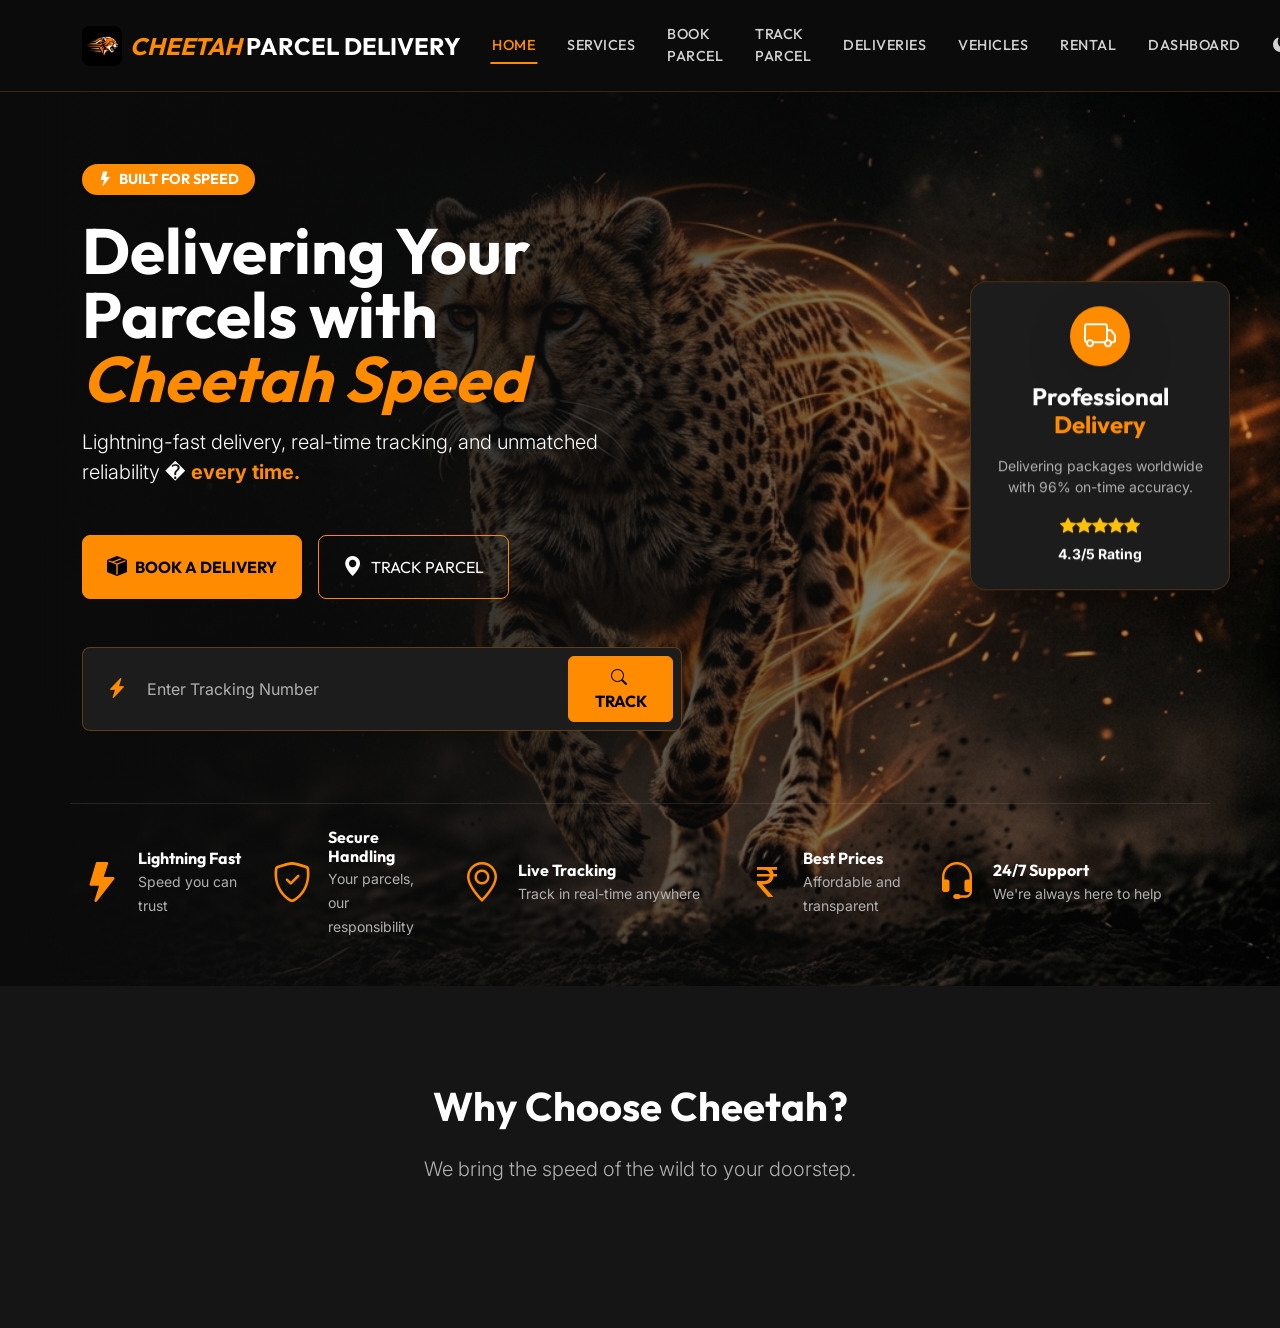
==== commit 272e168f: "Final theme" ====
--- a/index.html
+++ b/index.html
@@ -87,17 +87,14 @@
                                 </div>
                             </div>
                             <h4 class="font-outfit fw-bold text-white mb-1">Professional <br> <span class="text-orange">Delivery</span></h4>
-                            <p class="small text-muted mb-3 mt-3">Delivering packages worldwide with 99.9% on-time accuracy.</p>
+                            <p class="small text-muted mb-3 mt-3">Delivering packages worldwide with 96% on-time accuracy.</p>
                             <div class="text-gold mb-1">
                                 <i class="bi bi-star-fill"></i><i class="bi bi-star-fill"></i><i class="bi bi-star-fill"></i><i class="bi bi-star-fill"></i><i class="bi bi-star-fill"></i>
                             </div>
-                            <small class="text-white fw-bold">4.9/5 Rating</small>
+                            <small class="text-white fw-bold">4.3/5 Rating</small>
                         </div>
                         
-                        <div class="bg-card border border-dark rounded-pill py-2 px-4 shadow-lg ms-auto d-inline-flex align-items-center" style="position: absolute; right: -50px; top: 0;">
-                            <div class="rounded-circle bg-success me-2" style="width: 10px; height: 10px; box-shadow: 0 0 10px #20C997;"></div>
-                            <span class="fw-bold font-outfit text-white small">In Transit</span>
-                        </div>
+                        <!-- In Transit badge removed -->
                         
                     </div>
                 </div>
@@ -159,3 +156,4 @@
     <script src="js/main.js"></script>
 </body>
 </html>
+
--- a/css/style.css
+++ b/css/style.css
@@ -16,6 +16,18 @@
     --text-muted: #888888;
     --success: #20C997;
     
+    /* Bootstrap Variable Overrides */
+    --bs-primary: #FF8C00;
+    --bs-primary-rgb: 255, 140, 0;
+    --bs-danger: #FF8C00;
+    --bs-danger-rgb: 255, 140, 0;
+    --bs-success: #FF8C00;
+    --bs-success-rgb: 255, 140, 0;
+    --bs-info: #FF8C00;
+    --bs-info-rgb: 255, 140, 0;
+    --bs-warning: #FFC107;
+    --bs-warning-rgb: 255, 193, 7;
+    
     /* Font Families */
     --font-sans: 'Inter', sans-serif;
     --font-heading: 'Outfit', sans-serif;
@@ -47,6 +59,27 @@
 
 .bg-orange {
     background-color: var(--primary-orange) !important;
+}
+
+/* Removed hardcoded !important overrides for bg/text colors to allow bg-opacity-10 to work */
+
+.text-muted {
+    color: #B0B0B0 !important; /* Brighter for contrast */
+}
+
+::placeholder {
+    color: #B0B0B0 !important;
+    opacity: 1 !important;
+}
+
+.btn-outline-primary, .btn-outline-danger, .btn-outline-success {
+    border-color: var(--primary-orange) !important;
+    color: var(--text-white) !important;
+}
+
+.btn-outline-primary:hover, .btn-outline-danger:hover, .btn-outline-success:hover {
+    background-color: var(--primary-orange) !important;
+    color: #000 !important;
 }
 
 /* Navbar Customization */
@@ -215,6 +248,9 @@
 }
 
 /* Forms */
+.form-label {
+    color: var(--text-light-gray) !important;
+}
 .form-control, .form-select {
     background-color: var(--bg-secondary);
     border: 1px solid rgba(255,255,255,0.1);
